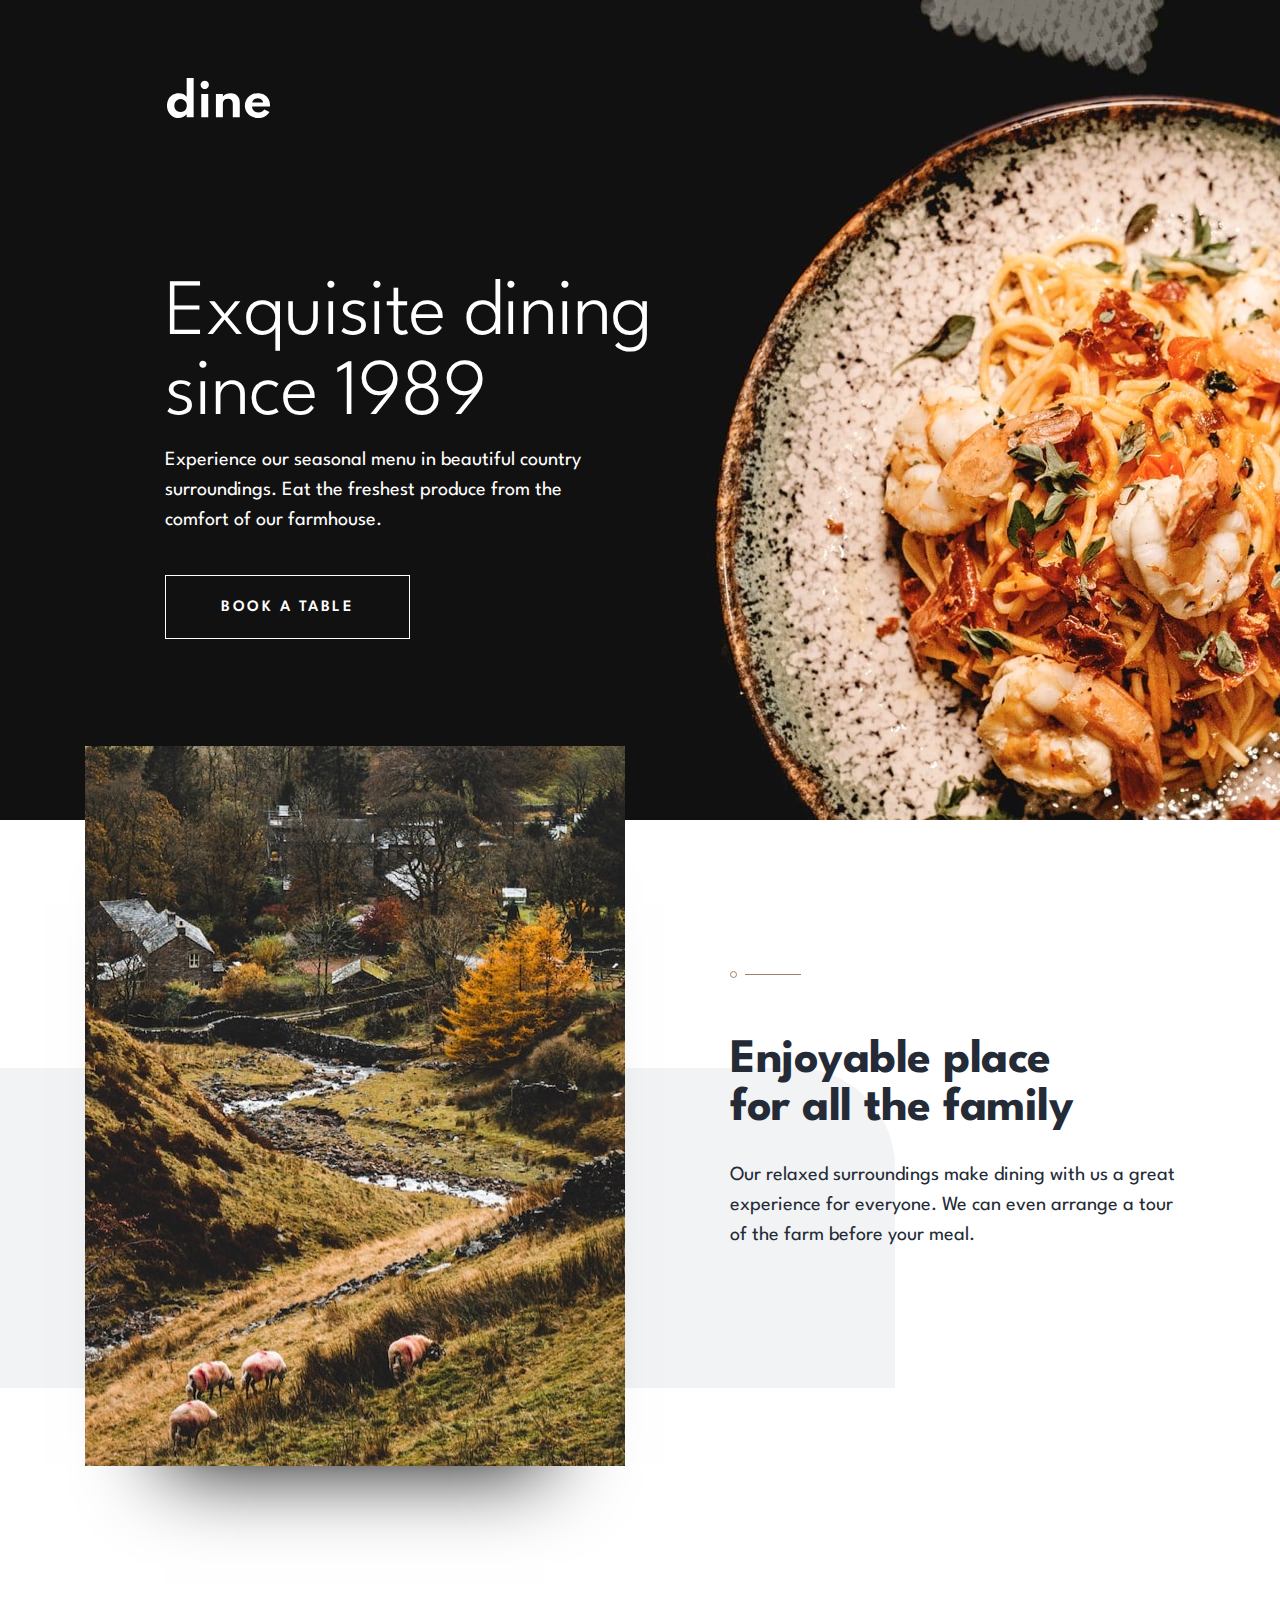
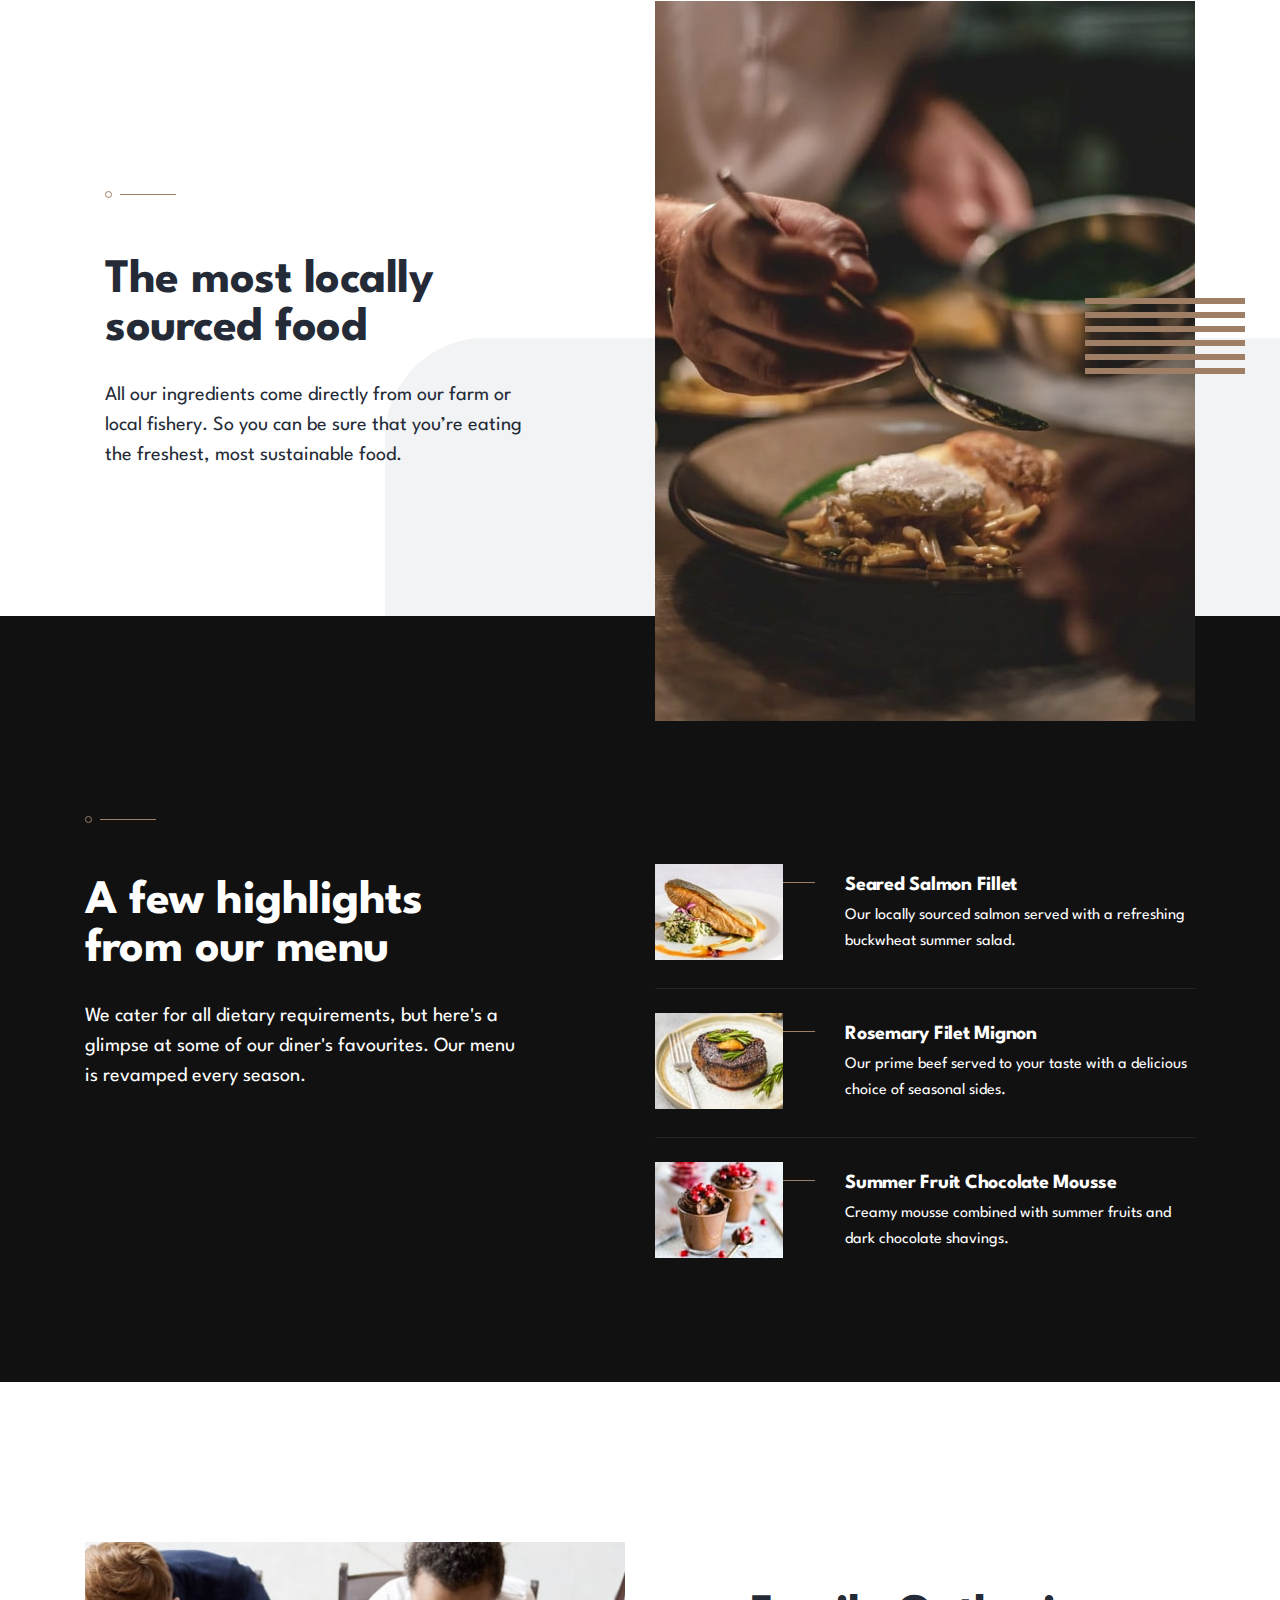
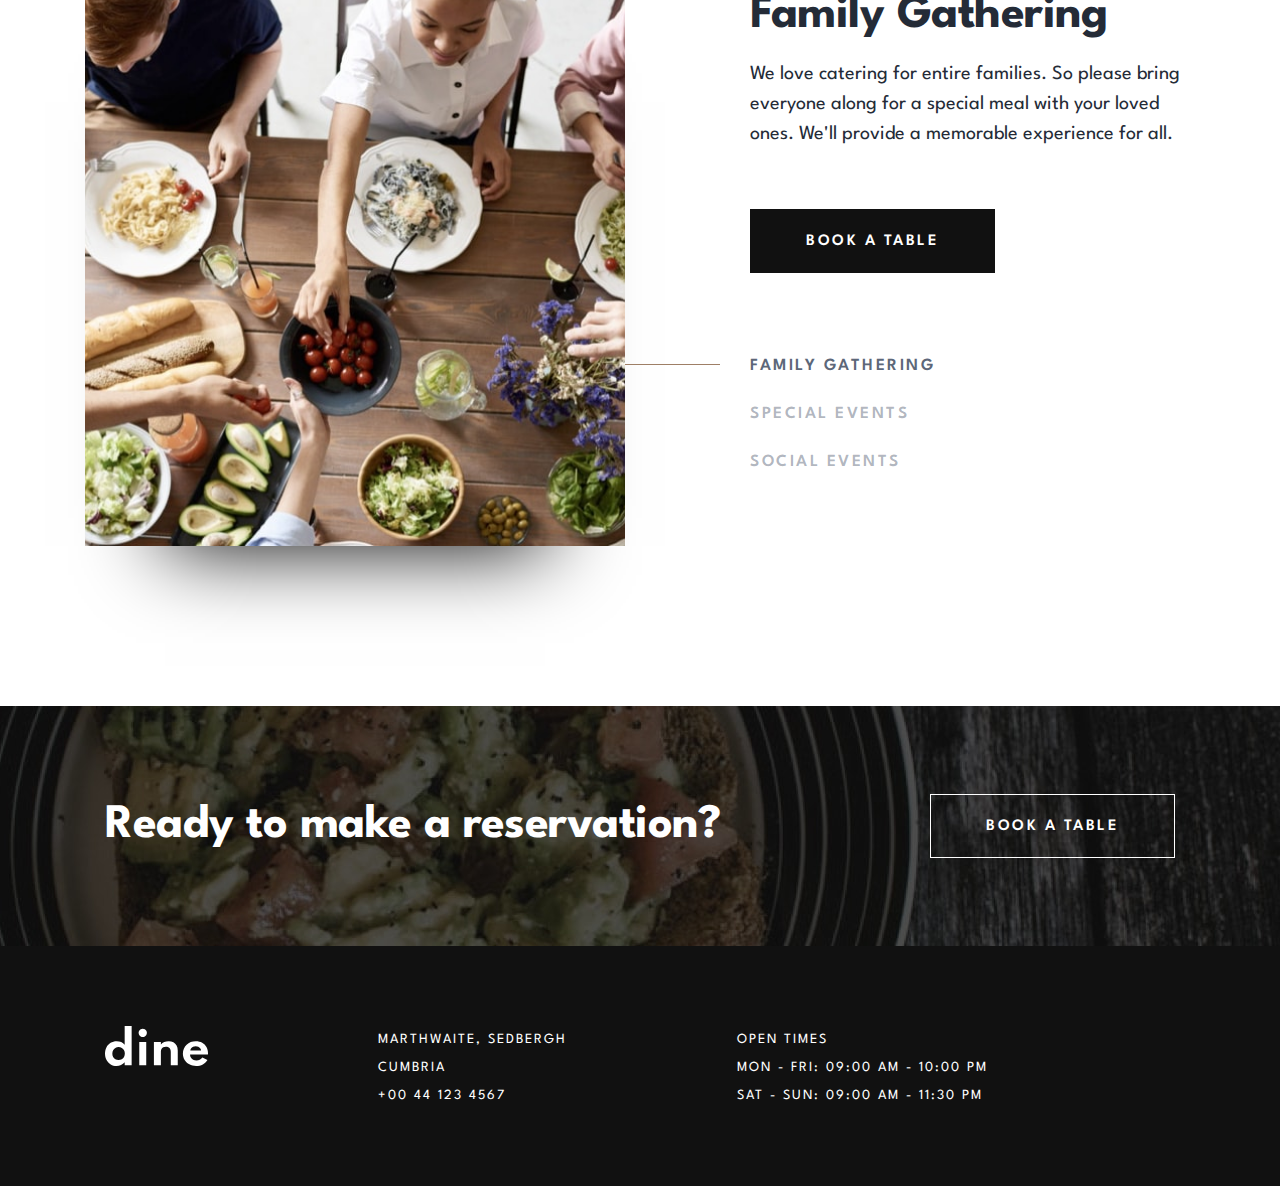
==== index.html @ 5dd7368c "Change event image src and alt text based on selected event" ====
<!DOCTYPE html>
<html lang="en">
  <head>
    <meta charset="UTF-8" />
    <meta name="viewport" content="width=device-width, initial-scale=1.0" />
    <title>Dine</title>
    <link rel="stylesheet" href="./styles/main.css" />
  </head>
  <body>
    <main>
      <section class="hero-section">
        <div class="container">
          <div class="introduction">
            <img src="./assets/logo.svg" alt="dine logo" class="logo" />
            <h1>Exquisite dining since 1989</h1>
            <p>
              Experience our seasonal menu in beautiful country surroundings.
              Eat the freshest produce from the comfort of our farmhouse.
            </p>
            <a
              class="regular-button"
              href="#"
              aria-label="Book a table"
              role="button"
              >book a table</a
            >
          </div>
        </div>
        <picture>
          <source
            media="(max-width: 375px)"
            srcset="./assets/images/hero/hero-bg-mobile.jpg"
          />
          <source
            media="(max-width: 820px)"
            srcset="./assets/images/hero/hero-bg-tablet.jpg"
          />
          <img
            class="hero-image"
            src="./assets/images/hero/hero-bg-desktop.jpg"
            alt="plate of noodles and shrimp"
          />
        </picture>
      </section>
      <section class="feature-section">
        <div class="container">
          <article class="feature feature-img-left">
            <div class="feature-description">
              <img src="assets/images/patterns/pattern-divide.svg" alt="" />
              <h2>
                Enjoyable place <br />
                for all the family
              </h2>
              <p>
                Our relaxed surroundings make dining with us a great experience
                for everyone. We can even arrange a tour of the farm before your
                meal.
              </p>
            </div>
            <picture>
              <source
                media="(max-width: 375px)"
                srcset="./assets/images/features/enjoyable-place-mobile.jpg"
              />
              <source
                media="(max-width: 820px)"
                srcset="./assets/images/features/enjoyable-place-tablet.jpg"
              />
              <img
                class="feature-image"
                src="./assets/images/features/enjoyable-place-desktop.jpg"
                alt="green landscape with a stream"
              />
            </picture>
          </article>

          <article class="feature">
            <div class="feature-description">
              <img src="assets/images/patterns/pattern-divide.svg" alt="" />
              <h2>The most locally <br />sourced food</h2>
              <p>
                All our ingredients come directly from our farm or local
                fishery. So you can be sure that you’re eating the freshest,
                most sustainable food.
              </p>
            </div>
            <picture>
              <source
                media="(max-width: 375px)"
                srcset="./assets/images/features/locally-sourced-mobile.jpg"
              />
              <source
                media="(max-width: 820px)"
                srcset="./assets/images/features/locally-sourced-tablet.jpg"
              />
              <img
                class="feature-image"
                src="./assets/images/features/locally-sourced-desktop.jpg"
                alt="green landscape with a stream"
              />
            </picture>
            <img
              src="assets/images/patterns/pattern-lines.svg"
              alt=""
              class="bg-pattern-lines"
            />
          </article>
        </div>
        <div class="pattern-wrapper">
          <img
            src="assets/images/patterns/pattern-curve-top-right.svg"
            alt=""
            class="bg-pattern-top-left"
          />
          <img
            src="assets/images/patterns/pattern-curve-top-left.svg"
            alt=""
            class="bg-pattern-bottom-right"
          />
        </div>
      </section>
      <section class="menu-section">
        <div class="container">
          <div class="menu-description">
            <h2>A few highlights from our menu</h2>
            <p>
              We cater for all dietary requirements, but here's a glimpse at
              some of our diner's favourites. Our menu is revamped every season.
            </p>
            <img src="assets/images/patterns/pattern-divide.svg" alt="" />
          </div>

          <div class="menu-list">
            <article class="menu-item">
              <div class="menu-item__info">
                <h3>Seared Salmon Fillet</h3>
                <p class="side-text">
                  Our locally sourced salmon served with a refreshing buckwheat
                  summer salad.
                </p>
              </div>
              <picture>
                <source
                  media="(max-width: 375px)"
                  srcset="./assets/images/menu/salmon-mobile.jpg"
                />
                <img
                  src="./assets/images/menu/salmon-desktop-tablet.jpg"
                  alt="salmon fillet on a plate"
                />
                <div class="feature-image__bg_pattern"></div>
              </picture>
            </article>

            <article class="menu-item">
              <div class="menu-item__info">
                <h3>Rosemary Filet Mignon</h3>
                <p class="side-text">
                  Our prime beef served to your taste with a delicious choice of
                  seasonal sides.
                </p>
              </div>
              <picture>
                <source
                  media="(max-width: 375px)"
                  srcset="./assets/images/menu/beef-mobile.jpg"
                />
                <img
                  src="./assets/images/menu/beef-desktop-tablet.jpg"
                  alt="rosemary filet on a plate"
                />
                <div class="feature-image__bg_pattern"></div>
              </picture>
            </article>

            <article class="menu-item">
              <div class="menu-item__info">
                <h3>Summer Fruit Chocolate Mousse</h3>
                <p class="side-text">
                  Creamy mousse combined with summer fruits and dark chocolate
                  shavings.
                </p>
              </div>
              <picture>
                <source
                  media="(max-width: 375px)"
                  srcset="./assets/images/menu/chocolate-mobile.jpg"
                />
                <img
                  src="./assets/images/menu/chocolate-desktop-tablet.jpg"
                  alt="fruit chocolate mousse dessert"
                />
                <div class="feature-image__bg_pattern"></div>
              </picture>
            </article>
          </div>
        </div>
      </section>

      <section class="event-section">
        <div class="container">
          <div class="event-image-wrapper">
            <img
              class="event-image"
              src="./assets/images/events/family-gathering-desktop.jpg"
              alt="family eating"
            />
          </div>

          <div class="event-info-wrapper">
            <article class="event-info">
              <h2 class="event-info__header">Family Gathering</h2>
              <p class="event-info__text">
                We love catering for entire families. So please bring everyone
                along for a special meal with your loved ones. We'll provide a
                memorable experience for all.
              </p>
              <a href="" class="event-info__cta-btn regular-button-alt"
                >book a table</a
              >
            </article>
            <ul class="event-info__event-list">
              <li
                data-image="./assets/images/events/family-gathering-desktop.jpg"
                data-image-alt="family eating"
                class="event-list__item active"
              >
                family gathering
              </li>
              <li
                data-image="./assets/images/events/special-events-desktop.jpg"
                data-image-alt="special"
                class="event-list__item"
              >
                special events
              </li>
              <li
                data-image="./assets/images/events/social-events-desktop.jpg"
                data-image-alt="social"
                class="event-list__item"
              >
                social events
              </li>
            </ul>
          </div>
        </div>
      </section>

      <footer class="footer">
        <div class="footer-cta">
          <div class="container">
            <h2>Ready to make a reservation?</h2>
            <a class="regular-button">book a table</a>
          </div>
          <picture>
            <source
              media="(max-width: 375px)"
              srcset="./assets/images/footer/ready-bg-mobile.jpg"
            />
            <source
              media="(max-width: 820px)"
              srcset="./assets/images/footer/ready-bg-tablet.jpg"
            />
            <img
              class="footer-image"
              src="./assets/images/footer/ready-bg-desktop.jpg"
              alt="plate of noodles and shrimp"
            />
          </picture>
        </div>
        <div class="footer-info">
          <div class="container">
            <img src="./assets/logo.svg" alt="dine logo" class="logo" />

            <div class="footer-info__wrapper">
              <div class="address-wrapper">
                <p class="footer-text">Marthwaite, Sedbergh</p>
                <p class="footer-text">Cumbria</p>
                <p class="footer-text">+00 44 123 4567</p>
              </div>

              <div class="open-times-wrapper">
                <p class="footer-text">open times</p>
                <p class="footer-text">MON - FRI: 09:00 AM - 10:00 PM</p>
                <p class="footer-text">SAT - SUN: 09:00 AM - 11:30 PM</p>
              </div>
            </div>
          </div>
        </div>
      </footer>
      <script src="./js/main.js"></script>
    </main>
  </body>
</html>
---- styles/main.css ----
*,
*::before,
*::after {
  margin: 0;
  padding: 0;
  box-sizing: border-box;
}

html {
  box-sizing: border-box;
}

a {
  text-decoration: none;
  outline: none;
}

@font-face {
  font-family: "League Spartan";
  src: url("../../assets/fonts/LeagueSpartan-VariableFont_wght.ttf");
}
html {
  font-family: "League Spartan";
  font-size: 16px;
}

h1 {
  font-size: 5rem;
  font-weight: 300;
  letter-spacing: -1px;
  line-height: 5rem;
}

h2 {
  font-size: 3rem;
  letter-spacing: -0.5px;
  line-height: 3rem;
}

h3 {
  font-size: 1.25rem;
  letter-spacing: -0.25px;
  line-height: 1.5rem;
}

h4,
.event-list__item {
  font-size: 1.0625rem;
  font-weight: 600;
  letter-spacing: 2.5px;
  line-height: 1.75rem;
}

h2,
h3 {
  font-weight: 700;
}

@media screen and (max-width: 820px) {
  h1 {
    font-size: 3rem;
    letter-spacing: -0.6px;
    line-height: 4rem;
  }
}
@media screen and (max-width: 375px) {
  h1 {
    font-size: 2rem;
    letter-spacing: -0.4px;
    line-height: 2.5rem;
  }
  h2 {
    font-size: 2rem;
    letter-spacing: -0.4px;
    line-height: 2.5rem;
  }
}
p {
  font-size: 1.25rem;
  font-weight: 400;
  line-height: 1.875rem;
}

.side-text {
  font-size: 1rem;
  line-height: 1.625rem;
}

.footer-text {
  font-size: 0.875rem;
  letter-spacing: 2px;
  line-height: 1.75rem;
}

@media screen and (max-width: 375px) {
  p {
    font-size: 1rem;
    line-height: 1.625rem;
  }
}
.button, .regular-button-alt, .regular-button {
  color: #fff;
  font-size: 1rem;
  font-weight: 600;
  text-transform: uppercase;
  letter-spacing: 2.5px;
  width: 245px;
  height: 64px;
  display: flex;
  align-items: center;
  justify-content: center;
}
.button:hover, .regular-button-alt:hover, .regular-button:hover {
  color: #242b37;
  background-color: #fff;
  transition: 0.3s;
  cursor: pointer;
}
.button:active, .regular-button-alt:active, .regular-button:active {
  transform: scale(0.95);
  transition: 0.2s;
}

.regular-button {
  border: 1px solid;
}
.regular-button:active {
  color: #fff;
  background-color: transparent;
}

.regular-button-alt {
  background-color: #111;
  border: 1px solid #111;
}
.regular-button-alt:active {
  color: #fff;
  background-color: #111;
}

.feature {
  height: 720px;
  padding: 0 50px;
  margin-bottom: 100px;
  position: relative;
  display: flex;
  justify-content: space-between;
  align-items: center;
  z-index: 5;
}
.feature:first-child .feature-image {
  box-shadow: 0 80px 80px -80px rgb(0, 0, 0);
}
.feature:last-child {
  margin-bottom: -72px;
}
.feature:last-child .feature-image {
  margin-top: 70px;
}

.feature-img-left {
  flex-direction: row-reverse;
}

.feature-image {
  max-width: 540px;
  -o-object-fit: cover;
     object-fit: cover;
}

.feature-description {
  max-width: 445px;
  margin-top: 30px;
  margin: 0 20px;
}
.feature-description h2 {
  margin: 55px 0 27px;
}

@media screen and (max-width: 820px) {
  .feature,
  .feature-img-left {
    flex-direction: column-reverse;
  }
  .feature {
    text-align: center;
    height: auto;
    padding: 0 24px;
    margin-bottom: 118px;
  }
  .feature:last-child .feature-image {
    margin-top: 0;
  }
  .feature:last-child .feature-description {
    margin-bottom: 118px;
    margin-left: 0;
  }
  .feature-image {
    width: 100%;
  }
  .feature-description {
    margin-top: 56px;
  }
  .feature-description h2 {
    margin-top: 39px;
  }
}
@media screen and (max-width: 375px) {
  .feature {
    width: 100%;
    padding: 0 24px;
    margin-bottom: 100px;
  }
  .feature:last-child .feature-description {
    margin-bottom: 100px;
  }
  .feature-image {
    box-shadow: 0 40px 40px -40px rgb(0, 0, 0);
  }
  .feature-description {
    max-width: 445px;
    margin-top: 48px;
    margin-left: 0;
  }
  .feature-description h2 {
    margin: 36px 0 13px;
  }
}
.pattern-wrapper {
  position: absolute;
  top: 0;
  left: 0;
  width: 100%;
  height: 100%;
  overflow: hidden;
}

.bg-pattern-top-left {
  position: absolute;
  top: 320px;
  left: 0;
}

.bg-pattern-bottom-right {
  position: absolute;
  bottom: 30px;
  right: 0;
}

.bg-pattern-lines {
  position: absolute;
  right: 0;
  top: 330px;
}

@media screen and (max-width: 820px) {
  .bg-pattern-top-left {
    top: 190px;
    left: -515px;
  }
  .bg-pattern-bottom-right {
    bottom: -15px;
    right: -520px;
    overflow: hidden;
  }
  .bg-pattern-lines {
    right: 0;
    top: 30vw;
  }
}
@media screen and (max-width: 375px) {
  .pattern-wrapper,
  .bg-pattern-lines {
    display: none;
  }
}
.menu-item {
  max-width: 540px;
  padding-bottom: 24px;
  margin-bottom: 24px;
  border-bottom: 1px solid rgba(255, 255, 255, 0.0823529412);
  display: flex;
  justify-content: space-between;
  align-items: center;
  gap: 62px;
}
.menu-item picture {
  position: relative;
  order: -1;
}
.menu-item .feature-image__bg_pattern {
  width: 32px;
  height: 1px;
  background-color: #9e7f66;
  position: absolute;
  top: 18px;
  left: 128px;
}

.menu-item__info h3 {
  margin-bottom: 6px;
}

@media screen and (max-width: 375px) {
  .menu-item {
    min-height: 418px;
    text-align: center;
    flex-direction: column;
    justify-content: flex-start;
    gap: 0;
  }
  .menu-item .feature-image__bg_pattern {
    display: none;
  }
  .menu-item img {
    width: 100%;
    -o-object-fit: cover;
       object-fit: cover;
    margin-bottom: 24px;
  }
  .menu-item__info {
    margin-bottom: 54px;
  }
}
.hero-section {
  color: #fff;
  background-color: #111;
  width: 100%;
  height: 820px;
}
.hero-section .container {
  max-width: 1440px;
  margin: 0 auto;
  padding: 78px 165px;
  position: relative;
}

@media screen and (max-width: 820px) {
  .hero-section {
    height: auto;
  }
  .hero-section .container {
    padding: 0 40px;
    overflow: hidden;
  }
}
@media screen and (max-width: 375px) {
  .hero-section .container {
    padding: 0 24px;
  }
}
.introduction {
  max-width: 521px;
  position: relative;
  z-index: 10;
}
.introduction .logo {
  margin-bottom: 153px;
  margin-left: 2px;
}
.introduction p {
  max-width: 445px;
  margin: 10px 0 40px;
}

@media screen and (max-width: 1155px) and (min-width: 820px) {
  .introduction {
    background: rgb(231, 213, 198);
    background: linear-gradient(295deg, rgba(231, 213, 198, 0) 2%, rgba(231, 213, 198, 0.4) 9%, rgba(43, 35, 30, 0.4) 28%, rgba(17, 17, 17, 0.6) 36%, rgb(17, 17, 17) 46%);
  }
}
@media screen and (max-width: 820px) {
  .introduction {
    max-width: 100%;
    display: flex;
    flex-direction: column;
    align-items: center;
  }
  .introduction .logo {
    margin: 48.7vw 0 38px;
  }
  .introduction h1 {
    text-align: center;
    max-width: 327px;
    margin-bottom: 20px;
  }
  .introduction p {
    text-align: center;
    max-width: 573px;
    margin-bottom: 52px;
  }
  .introduction > :last-child {
    margin-bottom: 216px;
  }
}
@media screen and (max-width: 375px) {
  .introduction .logo {
    width: 82px;
    margin: 61.87vw 0 36px;
  }
  .introduction h1 {
    max-width: 200px;
    margin-bottom: 21px;
  }
  .introduction p {
    margin-bottom: 53px;
  }
  .introduction > :last-child {
    margin-bottom: 152px;
  }
}
.hero-image {
  position: absolute;
  top: 0;
  right: 0;
}

@media screen and (max-width: 820px) {
  .hero-image {
    display: block;
    width: 100%;
  }
}
.feature-section {
  color: #242b37;
  position: relative;
}
.feature-section .container {
  max-width: 1210px;
  margin: 0 auto;
}
.feature-section .container > :first-child {
  margin-top: -72px;
}

.footer {
  color: #fff;
  background-color: #111;
  width: 100%;
}
.footer .container {
  max-width: 1110px;
  height: 100%;
  padding: 20px;
  margin: 0 auto;
  display: flex;
}
.footer p {
  text-transform: uppercase;
}

.footer-cta,
.footer-info {
  height: 240px;
}

@media screen and (max-width: 820px) {
  .footer-cta {
    height: 272px;
  }
  .footer-info {
    height: auto;
  }
}
@media screen and (max-width: 375px) {
  .footer-cta {
    height: 328px;
  }
}
.footer-cta {
  position: relative;
}
.footer-cta .container {
  justify-content: space-between;
  align-items: center;
  position: relative;
  z-index: 1;
}

.footer-image {
  width: 100%;
  height: 100%;
  position: absolute;
  top: 0;
  left: 0;
  -o-object-fit: cover;
     object-fit: cover;
  z-index: 0;
}

@media screen and (max-width: 820px) {
  .footer-cta .container {
    text-align: center;
    flex-direction: column;
    justify-content: center;
    align-items: center;
    gap: 24px;
  }
}
.footer-info .container {
  padding-top: 80px;
  align-items: flex-start;
}
.footer-info .logo {
  margin-right: 170px;
}

.footer-info__wrapper {
  display: flex;
  gap: 170px;
}

@media screen and (max-width: 820px) {
  .footer-info .container {
    padding-top: 66px;
  }
  .footer-info .logo {
    margin-right: 130px;
  }
  .footer-info__wrapper {
    flex-direction: column;
    gap: 32px;
  }
}
@media screen and (max-width: 375px) {
  .footer-info .container {
    text-align: center;
    padding-top: 80px;
    padding-bottom: 80px;
    flex-direction: column;
    align-items: center;
    gap: 42px;
  }
  .footer-info .logo {
    margin-right: 0;
  }
}
.menu-section {
  color: #fff;
  background-color: #111;
  width: 100%;
  position: relative;
}
.menu-section .container {
  padding: 200px 20px 120px;
  display: flex;
  justify-content: center;
  gap: 125px;
}

@media screen and (max-width: 820px) {
  .menu-section .container {
    max-width: 573px;
    margin: 0 auto;
    display: flex;
    flex-direction: column;
    align-items: center;
    gap: 54px;
  }
}
@media screen and (max-width: 375px) {
  .menu-section .container {
    padding: 72px 24px 0;
  }
}
.menu-description {
  max-width: 445px;
  display: flex;
  flex-direction: column;
  align-items: flex-start;
}
.menu-description h2 {
  margin-bottom: 27px;
}
.menu-description img {
  margin-bottom: 55px;
  order: -1;
}

@media screen and (max-width: 820px) {
  .menu-description {
    text-align: center;
    align-items: center;
  }
}
.menu-list {
  margin-top: 48px;
}
.menu-list > :last-child {
  padding: 0;
  margin: 0;
  border: none;
}

@media screen and (max-width: 820px) {
  .menu-list {
    margin-top: 0;
  }
}
.event-section {
  color: #242b37;
  padding: 0 20px;
}
.event-section .container {
  max-width: 1110px;
  padding: 160px 0;
  margin: 0 auto;
  display: flex;
  justify-content: space-between;
}

.event-image-wrapper {
  box-shadow: 0 80px 80px -80px rgb(0, 0, 0);
  max-width: 540px;
}
.event-image-wrapper img {
  width: 100%;
  height: 100%;
  -o-object-fit: cover;
     object-fit: cover;
}

.event-info-wrapper {
  max-width: 445px;
  margin-left: 125px;
  display: flex;
  flex-direction: column;
  justify-content: center;
}

.event-info__text {
  margin: 19px 0 60px;
}

.event-info__cta-btn {
  margin-bottom: 79px;
}

.event-info__event-list .event-list__item {
  color: rgba(92, 103, 121, 0.4941176471);
  text-transform: uppercase;
  margin-bottom: 20px;
  list-style: none;
  position: relative;
  cursor: pointer;
}
.event-info__event-list .event-list__item:hover {
  color: #5c6779;
}
.event-info__event-list .active {
  color: #5c6779;
}
.event-info__event-list .active::before {
  content: "";
  width: 95px;
  height: 1px;
  background-color: #9e7f66;
  position: absolute;
  top: 12px;
  left: -125px;
}/*# sourceMappingURL=main.css.map */
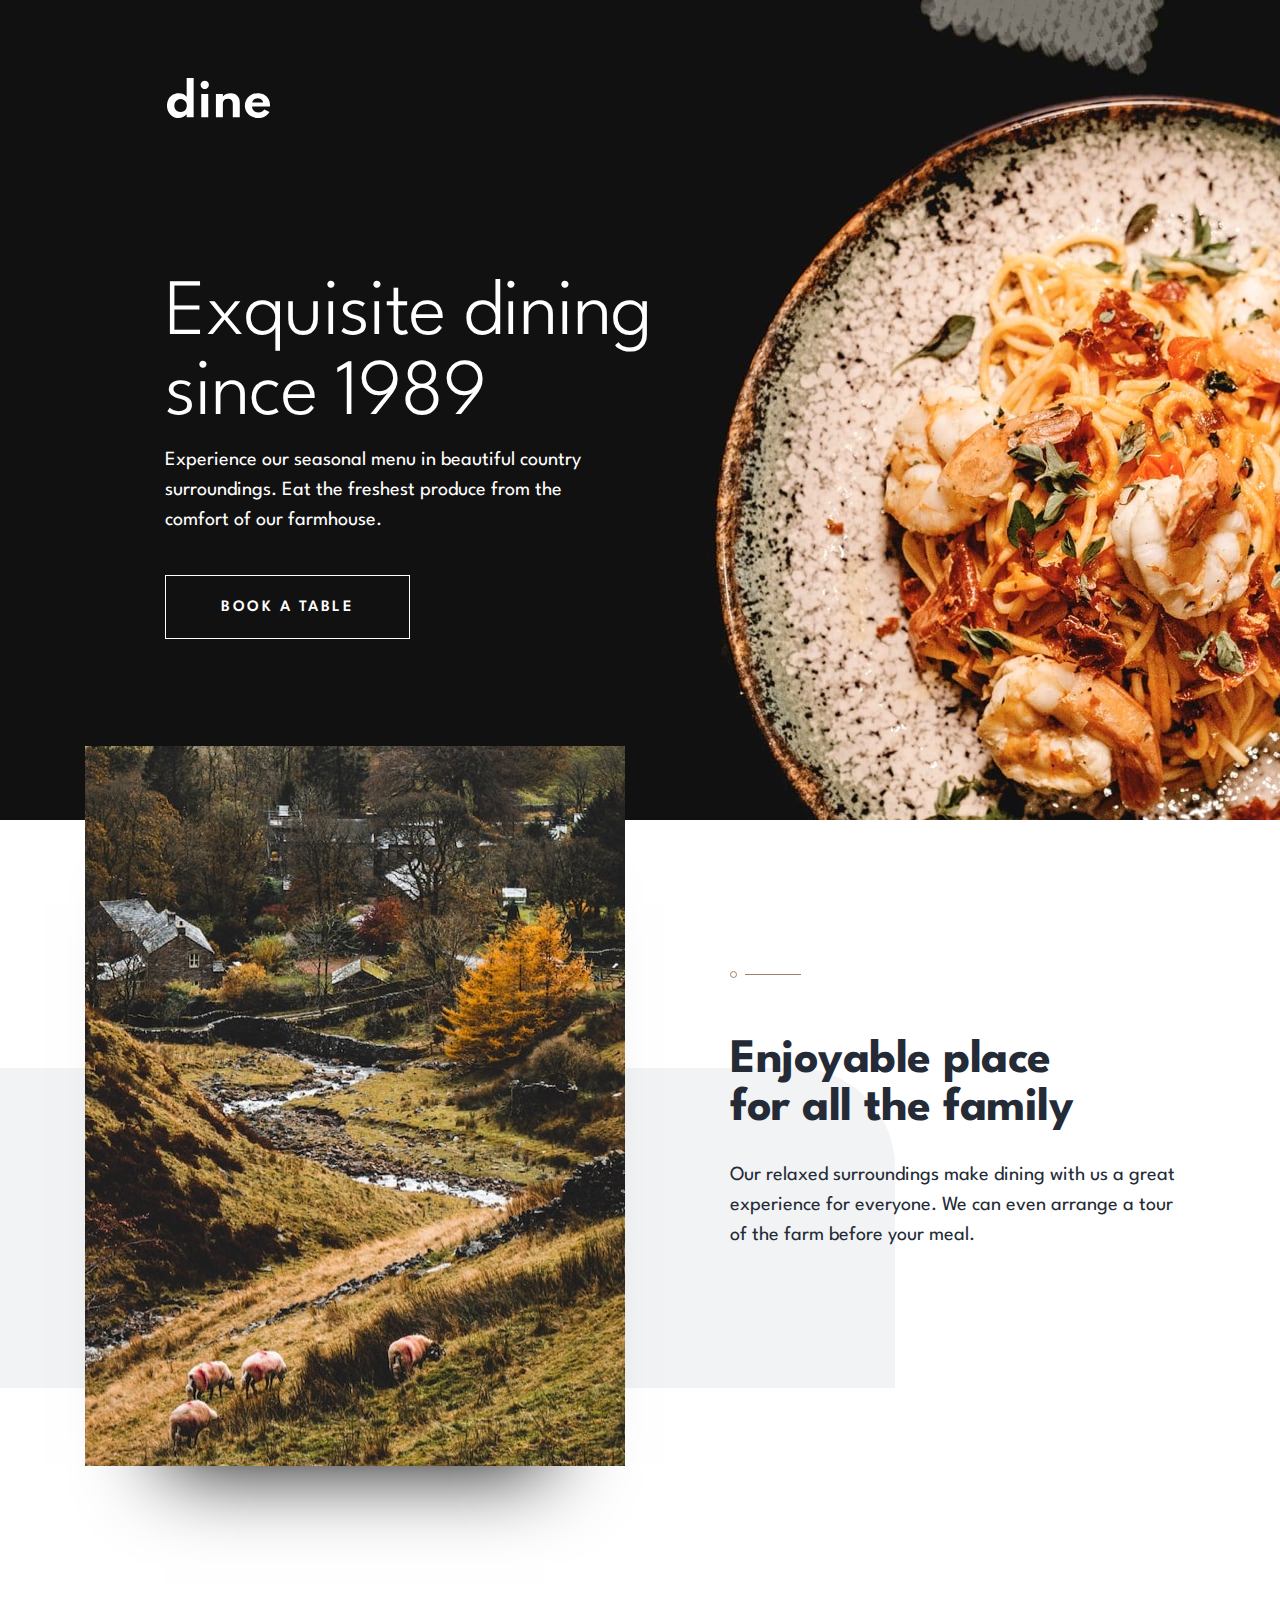
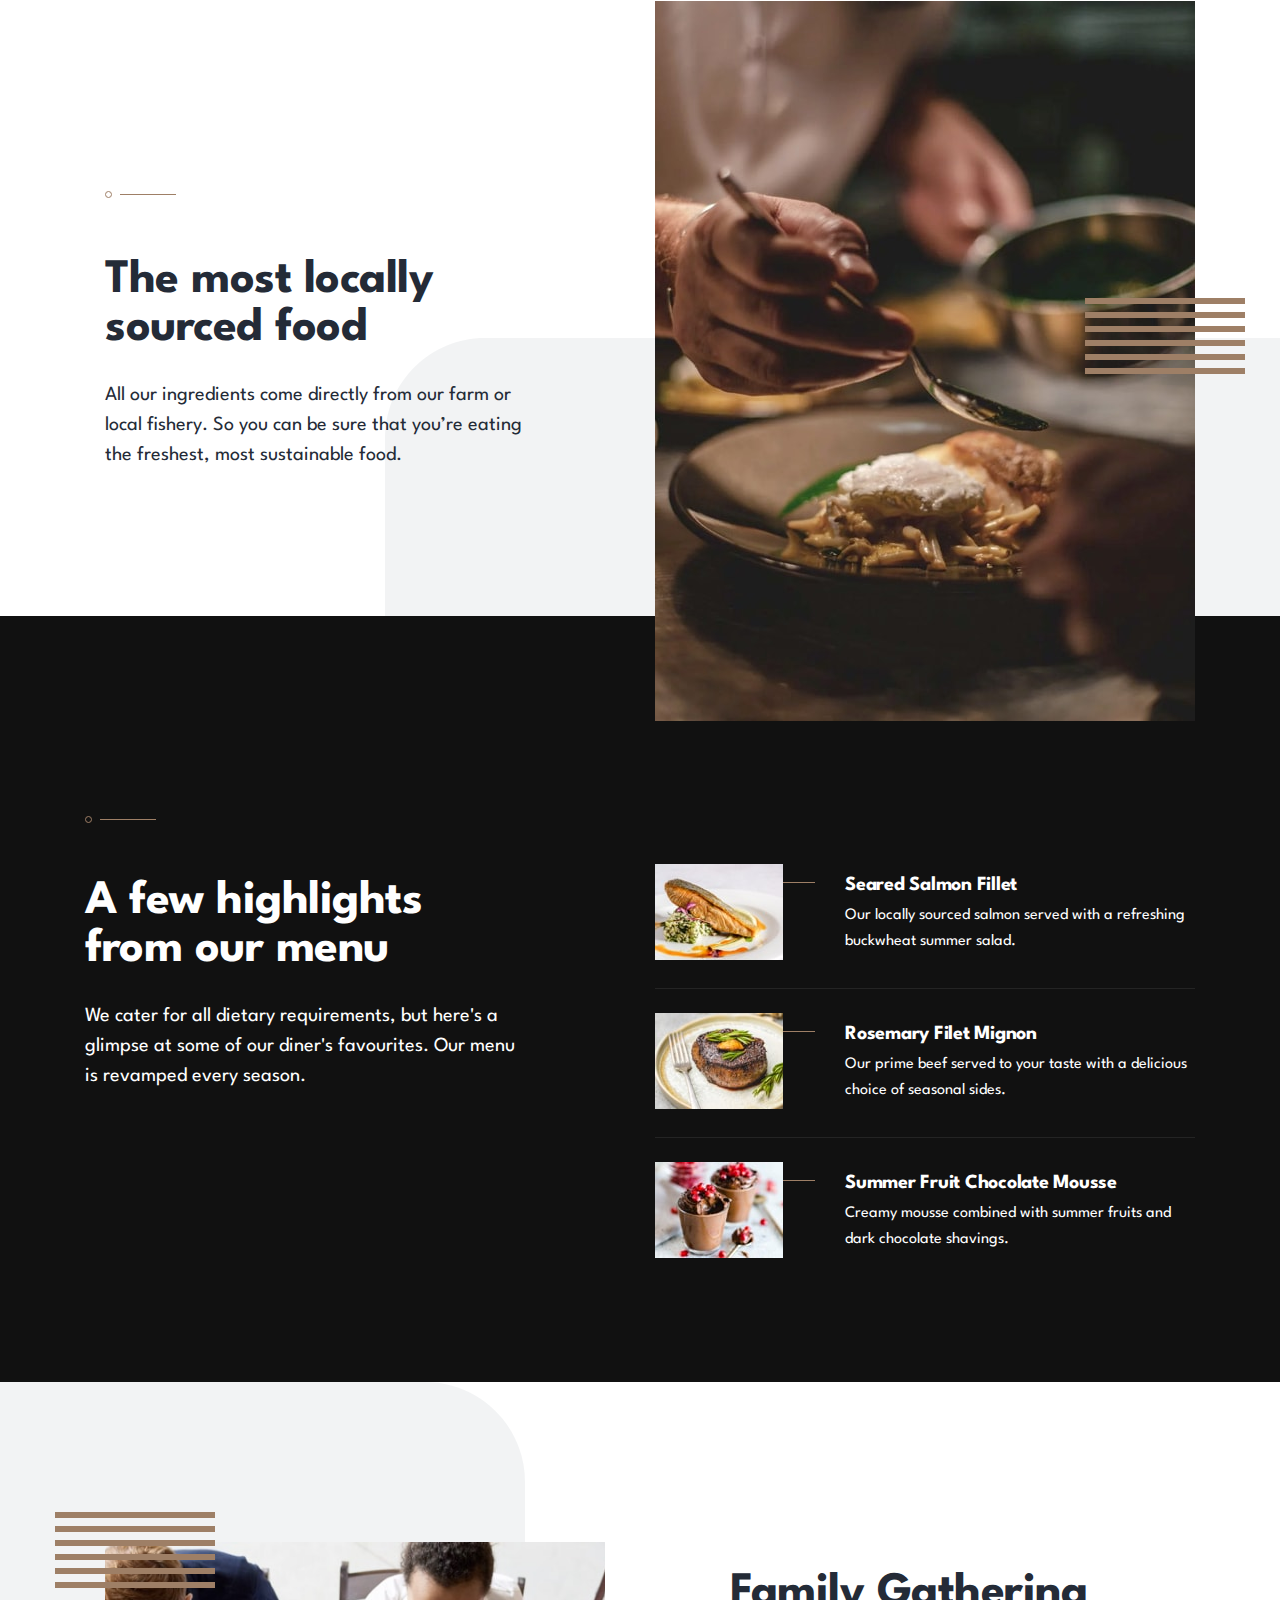
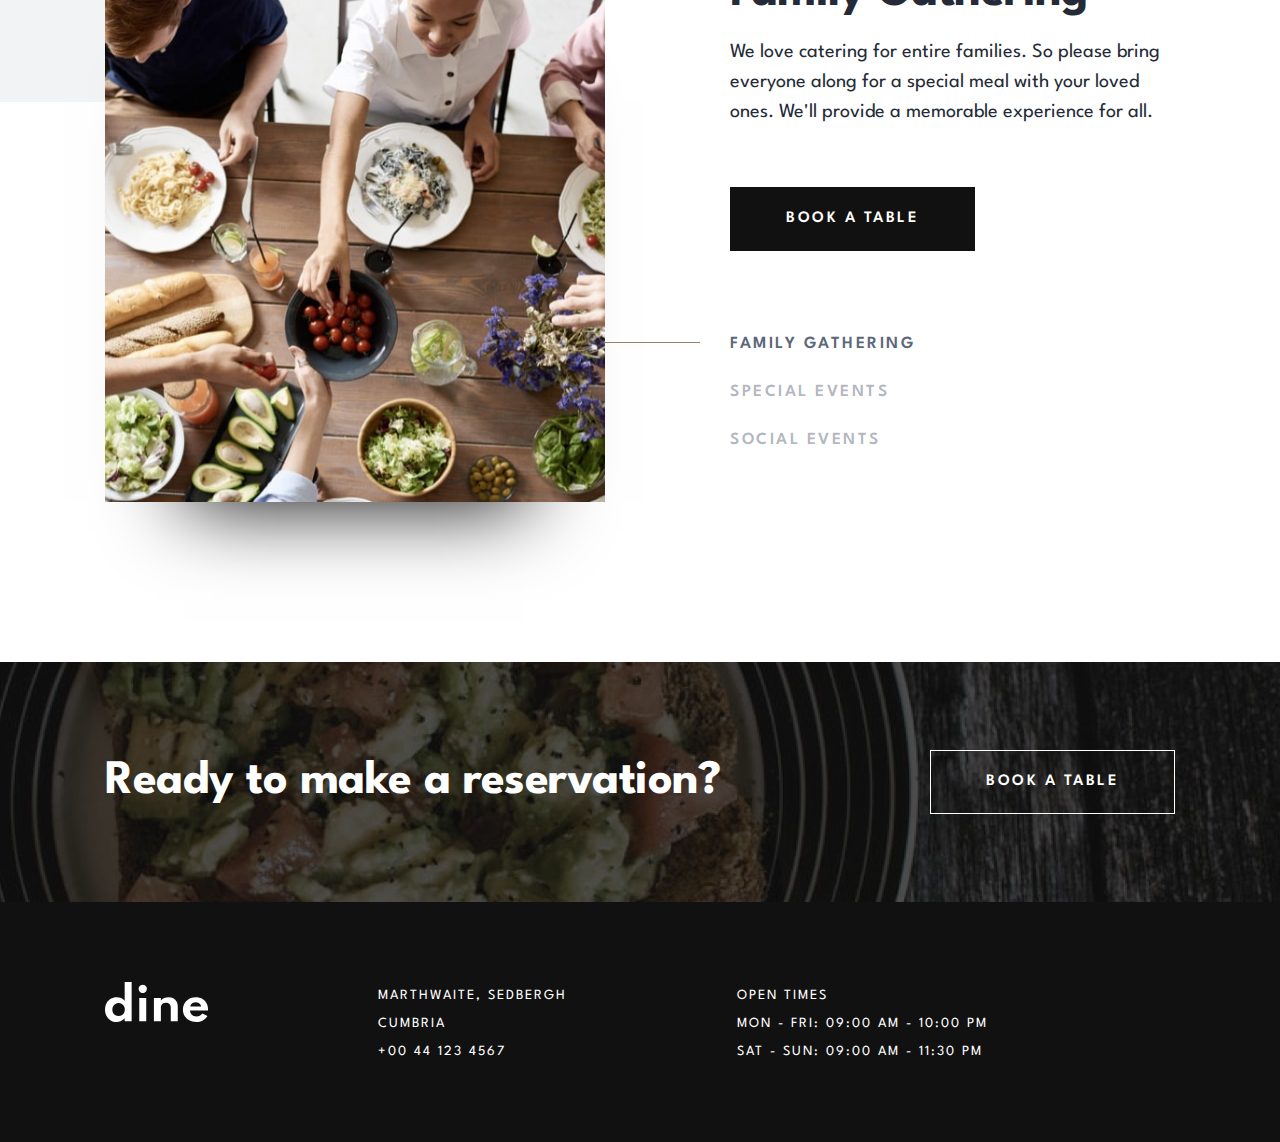
==== commit d087a550: "Add background patterns for the event section" ====
--- a/index.html
+++ b/index.html
@@ -199,13 +199,23 @@
 
       <section class="event-section">
         <div class="container">
-          <div class="event-image-wrapper">
+          <picture>
+            <source
+              class="event-image-mobile"
+              media="(max-width: 375px)"
+              srcset="./assets/images/events/family-gathering-mobile.jpg"
+            />
+            <source
+              class="event-image-tablet"
+              media="(max-width: 820px)"
+              srcset="./assets/images/events/family-gathering-tablet.jpg"
+            />
             <img
               class="event-image"
               src="./assets/images/events/family-gathering-desktop.jpg"
               alt="family eating"
             />
-          </div>
+          </picture>
 
           <div class="event-info-wrapper">
             <article class="event-info">
@@ -215,36 +225,37 @@
                 along for a special meal with your loved ones. We'll provide a
                 memorable experience for all.
               </p>
-              <a href="" class="event-info__cta-btn regular-button-alt"
-                >book a table</a
-              >
             </article>
+            <a href="" class="event-info__cta-btn regular-button-alt"
+              >book a table</a
+            >
             <ul class="event-info__event-list">
-              <li
-                data-image="./assets/images/events/family-gathering-desktop.jpg"
-                data-image-alt="family eating"
-                class="event-list__item active"
-              >
+              <li class="event-list__item active" data-image-package="family">
                 family gathering
               </li>
-              <li
-                data-image="./assets/images/events/special-events-desktop.jpg"
-                data-image-alt="special"
-                class="event-list__item"
-              >
+              <li class="event-list__item" data-image-package="special">
                 special events
               </li>
-              <li
-                data-image="./assets/images/events/social-events-desktop.jpg"
-                data-image-alt="social"
-                class="event-list__item"
-              >
+              <li class="event-list__item" data-image-package="social">
                 social events
               </li>
             </ul>
           </div>
+          <img
+              src="assets/images/patterns/pattern-lines.svg"
+              alt=""
+              class="bg-pattern-lines"
+            />
+        </div>
+        <div class="pattern-wrapper">
+          <img
+            src="assets/images/patterns/pattern-curve-top-right.svg"
+            alt=""
+            class="bg-pattern-top-left"
+          />
         </div>
       </section>
+      
 
       <footer class="footer">
         <div class="footer-cta">
@@ -288,7 +299,7 @@
           </div>
         </div>
       </footer>
-      <script src="./js/main.js"></script>
+      <script type="module" src="./js/main.js"></script>
     </main>
   </body>
 </html>
--- a/styles/main.css
+++ b/styles/main.css
@@ -226,7 +226,7 @@
     margin: 36px 0 13px;
   }
 }
-.pattern-wrapper {
+.feature-section .pattern-wrapper {
   position: absolute;
   top: 0;
   left: 0;
@@ -234,43 +234,75 @@
   height: 100%;
   overflow: hidden;
 }
-
-.bg-pattern-top-left {
+.feature-section .bg-pattern-top-left {
   position: absolute;
   top: 320px;
   left: 0;
 }
-
-.bg-pattern-bottom-right {
+.feature-section .bg-pattern-bottom-right {
   position: absolute;
   bottom: 30px;
   right: 0;
 }
-
-.bg-pattern-lines {
+.feature-section .bg-pattern-lines {
   position: absolute;
   right: 0;
   top: 330px;
 }
-
-@media screen and (max-width: 820px) {
-  .bg-pattern-top-left {
+@media screen and (max-width: 820px) {
+  .feature-section .bg-pattern-top-left {
     top: 190px;
     left: -515px;
   }
-  .bg-pattern-bottom-right {
+  .feature-section .bg-pattern-bottom-right {
     bottom: -15px;
     right: -520px;
     overflow: hidden;
   }
-  .bg-pattern-lines {
+  .feature-section .bg-pattern-lines {
     right: 0;
     top: 30vw;
   }
 }
 @media screen and (max-width: 375px) {
-  .pattern-wrapper,
-  .bg-pattern-lines {
+  .feature-section .pattern-wrapper,
+  .feature-section .bg-pattern-lines {
+    display: none;
+  }
+}
+
+.event-section .pattern-wrapper {
+  width: 100%;
+  height: 100%;
+  position: absolute;
+  top: 0;
+  left: 0;
+  z-index: 0;
+}
+.event-section .bg-pattern-top-left {
+  width: 895px;
+  position: absolute;
+  left: -370px;
+  z-index: 0;
+}
+.event-section .bg-pattern-lines {
+  position: absolute;
+  top: -30px;
+  left: -30px;
+}
+
+@media screen and (max-width: 820px) {
+  .event-section .bg-pattern-top-left {
+    left: -490px;
+  }
+  .event-section .bg-pattern-lines {
+    top: -30px;
+    left: 10px;
+  }
+}
+@media screen and (max-width: 375px) {
+  .event-section .pattern-wrapper,
+  .event-section .bg-pattern-lines {
     display: none;
   }
 }
@@ -599,27 +631,55 @@
 }
 .event-section {
   color: #242b37;
-  padding: 0 20px;
+  padding: 160px 0;
+  position: relative;
 }
 .event-section .container {
   max-width: 1110px;
-  padding: 160px 0;
+  padding: 0 20px;
   margin: 0 auto;
+  position: relative;
+  z-index: 1;
   display: flex;
   justify-content: space-between;
 }
 
-.event-image-wrapper {
-  box-shadow: 0 80px 80px -80px rgb(0, 0, 0);
-  max-width: 540px;
-}
-.event-image-wrapper img {
+@media screen and (max-width: 820px) {
+  .event-section {
+    padding: 120px 40px;
+  }
+  .event-section .container {
+    flex-direction: column;
+  }
+  picture {
+    margin: 0 auto;
+  }
+}
+@media screen and (max-width: 375px) {
+  .event-section {
+    padding: 80px 20px 124px;
+  }
+}
+.event-image {
   width: 100%;
   height: 100%;
+  max-width: 540px;
   -o-object-fit: cover;
      object-fit: cover;
-}
-
+  box-shadow: 0 80px 80px -80px rgb(0, 0, 0);
+}
+
+@media screen and (max-width: 820px) {
+  .event-image {
+    max-width: 573px;
+    margin-bottom: 57px;
+  }
+}
+@media screen and (max-width: 375px) {
+  .event-image {
+    margin-bottom: 49px;
+  }
+}
 .event-info-wrapper {
   max-width: 445px;
   margin-left: 125px;
@@ -629,13 +689,19 @@
 }
 
 .event-info__text {
-  margin: 19px 0 60px;
+  min-height: 120px;
+  margin: 19px 0 30px;
 }
 
 .event-info__cta-btn {
   margin-bottom: 79px;
 }
 
+.event-info__event-list {
+  display: flex;
+  flex-direction: column;
+  align-items: flex-start;
+}
 .event-info__event-list .event-list__item {
   color: rgba(92, 103, 121, 0.4941176471);
   text-transform: uppercase;
@@ -656,6 +722,61 @@
   height: 1px;
   background-color: #9e7f66;
   position: absolute;
-  top: 12px;
+  bottom: 15px;
   left: -125px;
+}
+
+@media screen and (max-width: 820px) {
+  .event-info-wrapper {
+    text-align: center;
+    max-width: 100%;
+    margin-left: 0;
+    align-items: center;
+  }
+  .event-info {
+    max-width: 457px;
+    margin: 47px 0 60px;
+  }
+  .event-info__text,
+  .event-info__cta-btn {
+    margin-bottom: 0;
+  }
+  .event-info__event-list {
+    width: 100%;
+    flex-direction: row;
+    justify-content: space-between;
+    gap: 20px;
+    order: -1;
+  }
+  .event-info__event-list .active::before {
+    width: 48px;
+    left: calc(50% - 24px);
+    bottom: -20px;
+  }
+}
+@media screen and (max-width: 375px) {
+  .event-info {
+    margin: 27px 0;
+  }
+  .event-info__event-list {
+    flex-direction: column;
+    justify-content: flex-start;
+    align-items: center;
+    gap: 16px;
+  }
+  .event-info__event-list .event-list__item {
+    margin-bottom: 0;
+  }
+  .event-info__event-list .active::before {
+    width: 48px;
+    left: calc(50% - 24px);
+    bottom: -2px;
+  }
+}
+.event-info__header,
+.event-info__text,
+.event-image,
+.event-list__item {
+  transition: 0.2s ease-in-out;
+  opacity: 1;
 }/*# sourceMappingURL=main.css.map */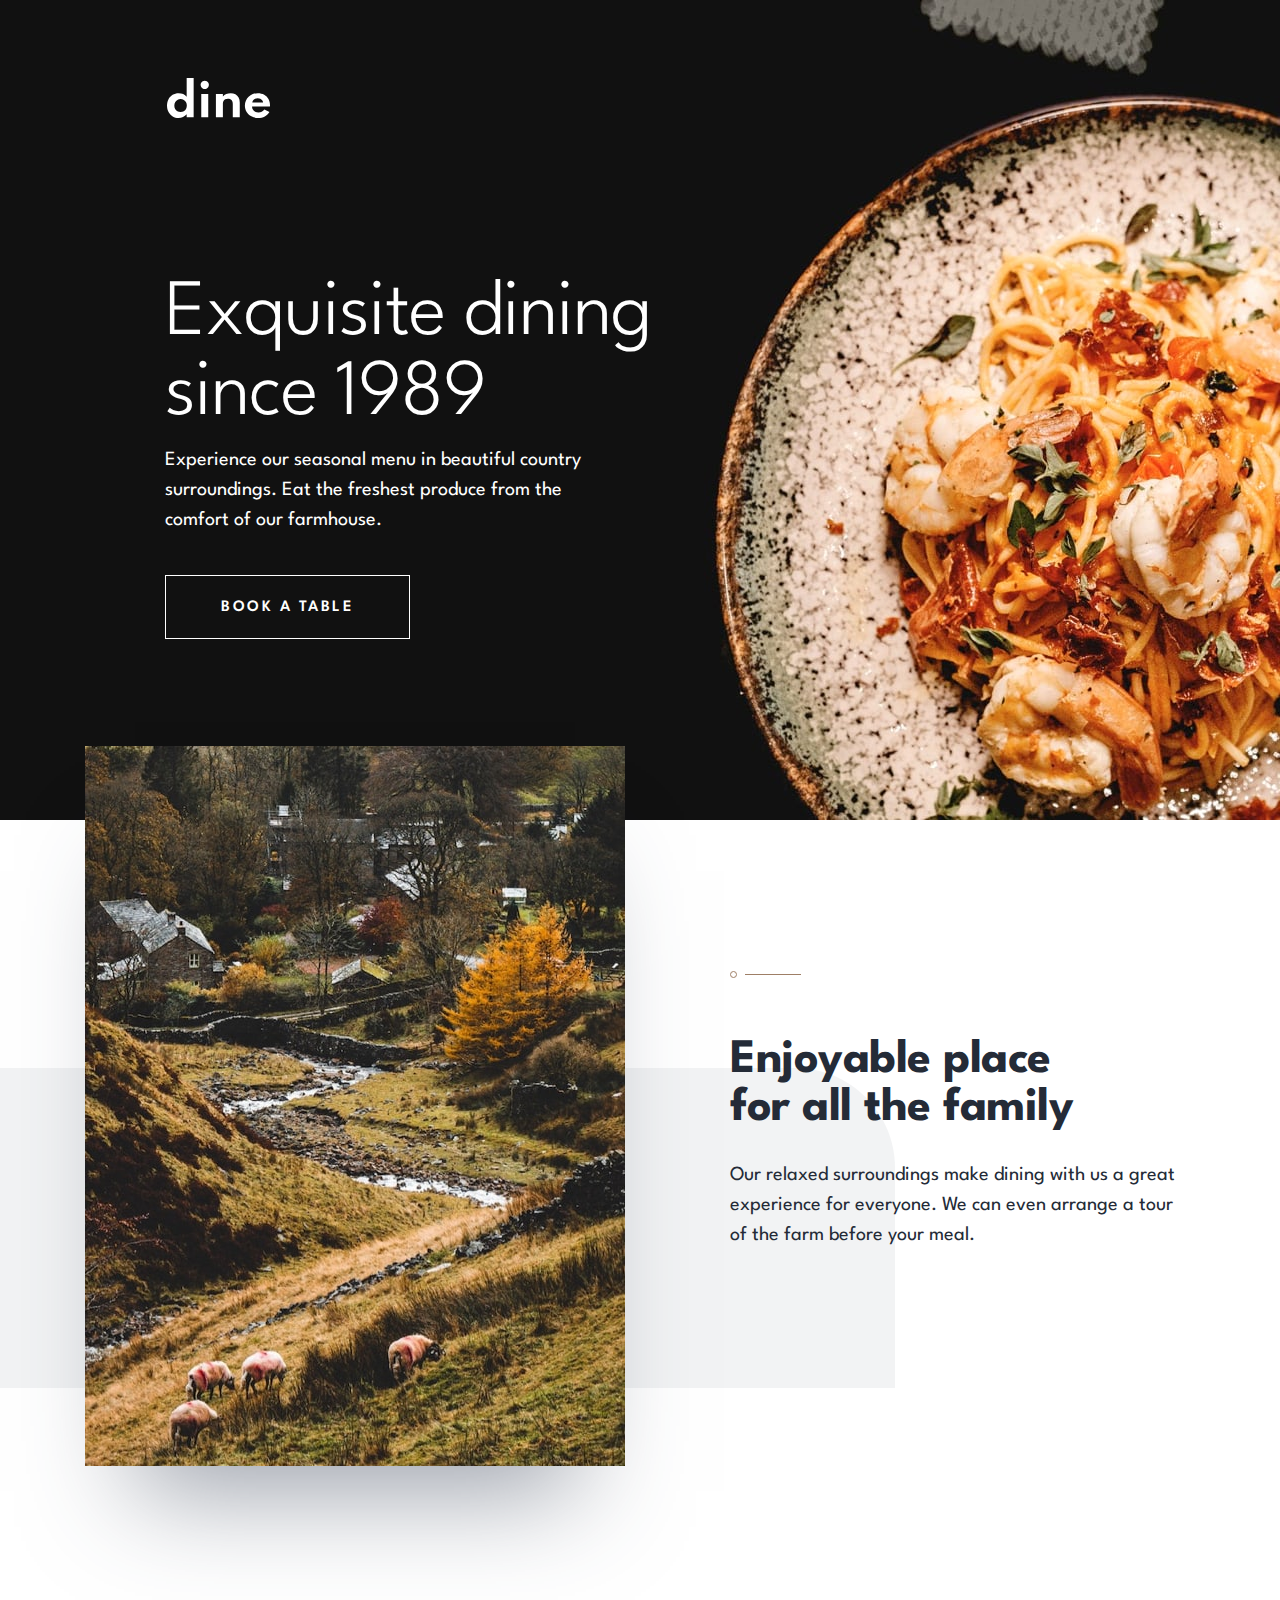
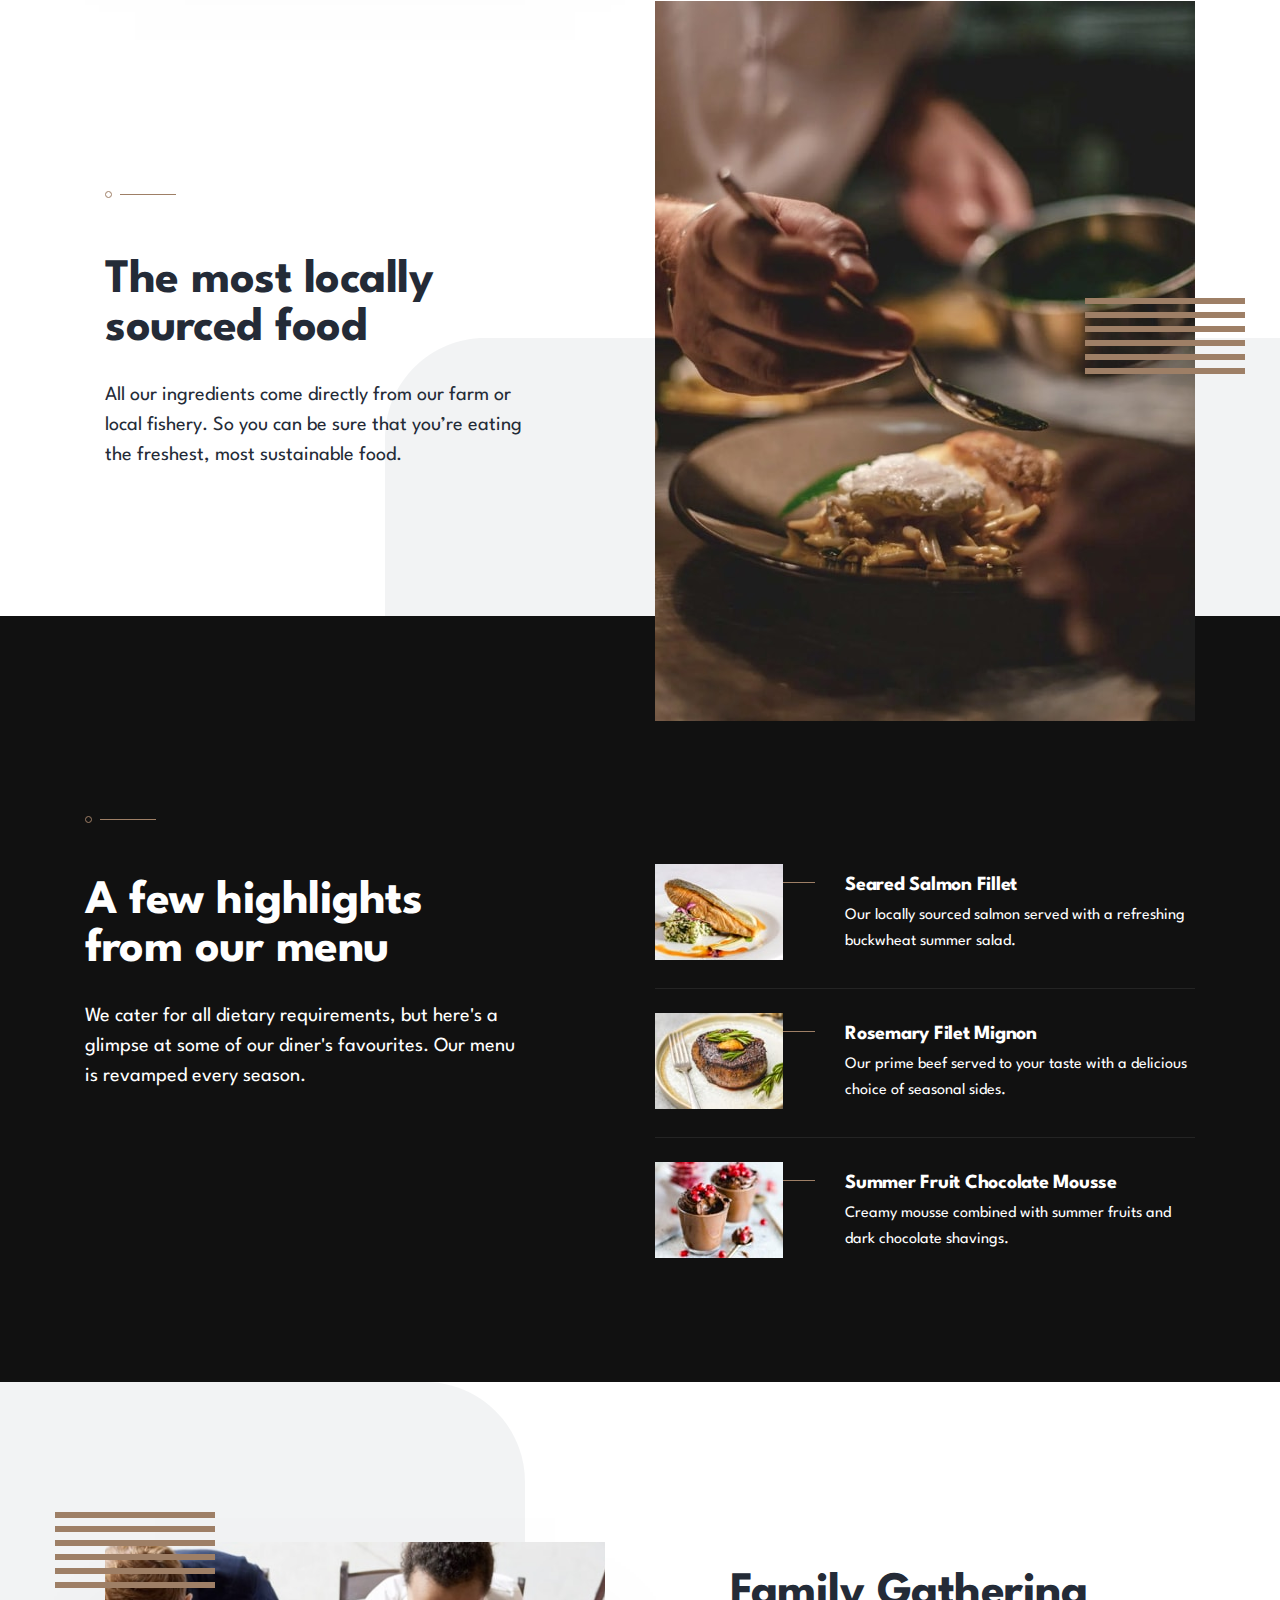
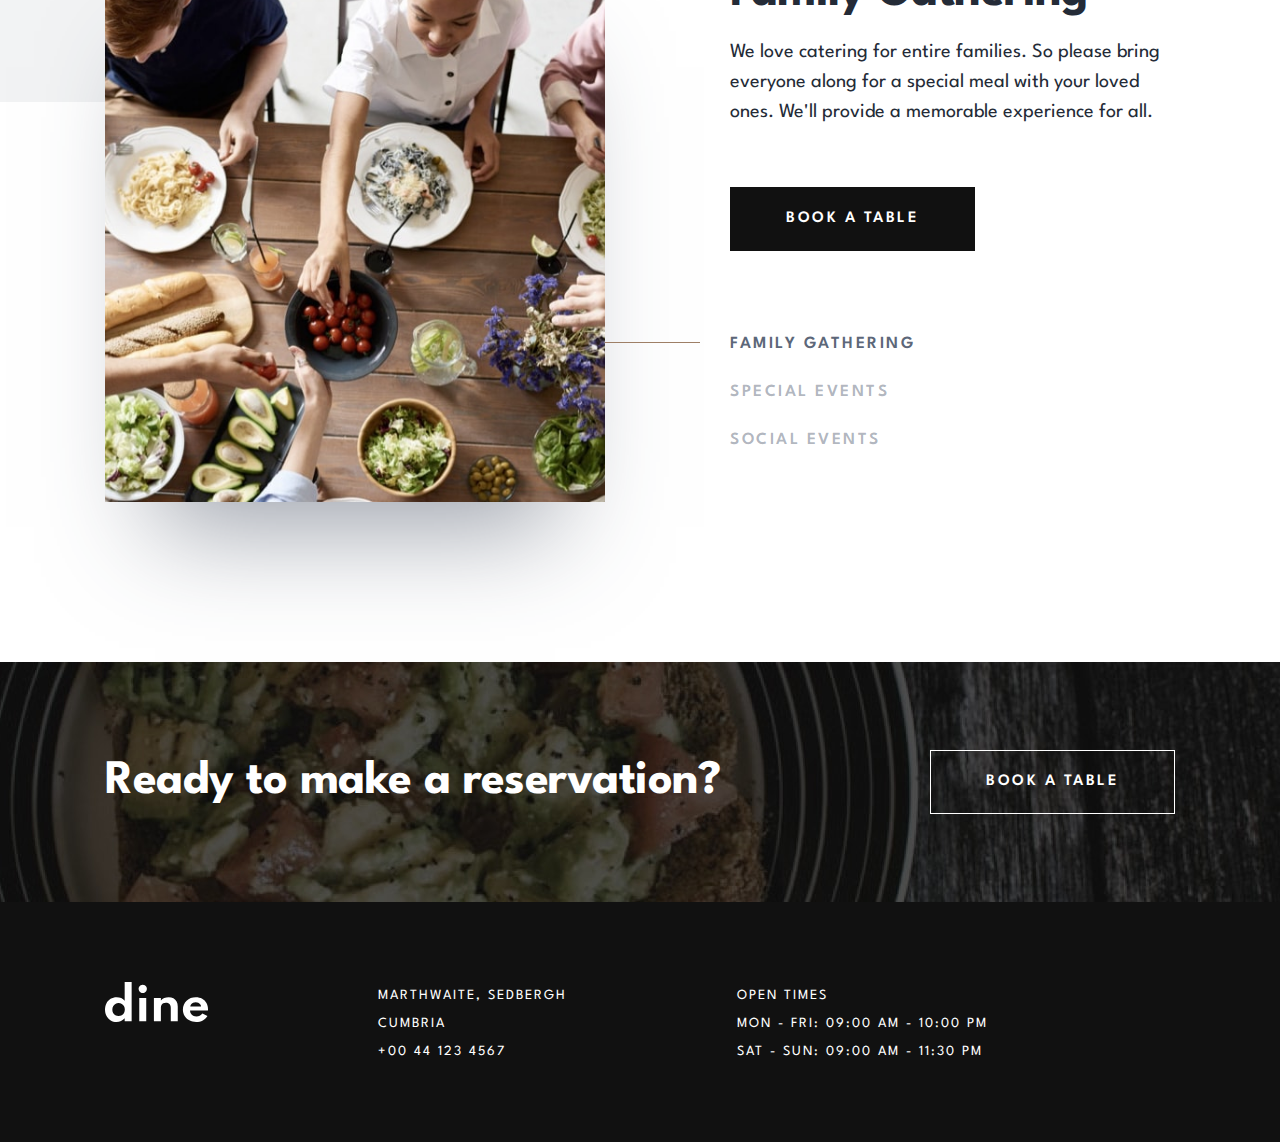
==== commit 5b2a1143: "Add a favicon and adjust the breakpoints" ====
--- a/index.html
+++ b/index.html
@@ -5,6 +5,7 @@
     <meta name="viewport" content="width=device-width, initial-scale=1.0" />
     <title>Dine</title>
     <link rel="stylesheet" href="./styles/main.css" />
+    <link rel="shortcut icon" href="assets/favicon.ico" type="image/x-icon">
   </head>
   <body>
     <main>
@@ -18,8 +19,8 @@
               Eat the freshest produce from the comfort of our farmhouse.
             </p>
             <a
+              href="./pages/reservation.html"
               class="regular-button"
-              href="#"
               aria-label="Book a table"
               role="button"
               >book a table</a
@@ -32,7 +33,7 @@
             srcset="./assets/images/hero/hero-bg-mobile.jpg"
           />
           <source
-            media="(max-width: 820px)"
+            media="(max-width: 1155px)"
             srcset="./assets/images/hero/hero-bg-tablet.jpg"
           />
           <img
@@ -196,7 +197,6 @@
           </div>
         </div>
       </section>
-
       <section class="event-section">
         <div class="container">
           <picture>
@@ -226,7 +226,11 @@
                 memorable experience for all.
               </p>
             </article>
-            <a href="" class="event-info__cta-btn regular-button-alt"
+            <a
+              href="./pages/reservation.html"
+              class="event-info__cta-btn regular-button-alt"
+              aria-label="Book a table"
+              role="button"
               >book a table</a
             >
             <ul class="event-info__event-list">
@@ -242,10 +246,10 @@
             </ul>
           </div>
           <img
-              src="assets/images/patterns/pattern-lines.svg"
-              alt=""
-              class="bg-pattern-lines"
-            />
+            src="assets/images/patterns/pattern-lines.svg"
+            alt=""
+            class="bg-pattern-lines"
+          />
         </div>
         <div class="pattern-wrapper">
           <img
@@ -255,13 +259,17 @@
           />
         </div>
       </section>
-      
-
       <footer class="footer">
         <div class="footer-cta">
           <div class="container">
             <h2>Ready to make a reservation?</h2>
-            <a class="regular-button">book a table</a>
+            <a
+              href="./pages/reservation.html"
+              class="regular-button"
+              aria-label="Book a table"
+              role="button"
+              >book a table</a
+            >
           </div>
           <picture>
             <source
--- a/styles/main.css
+++ b/styles/main.css
@@ -1,3 +1,99 @@
+@font-face {
+  font-family: "League Spartan";
+  src: url("../assets/fonts/LeagueSpartan-VariableFont_wght.ttf");
+}
+html {
+  font-family: "League Spartan";
+  font-size: 16px;
+}
+
+h1 {
+  font-size: 5rem;
+  font-weight: 300;
+  letter-spacing: -1px;
+  line-height: 5rem;
+}
+
+h2 {
+  font-size: 3rem;
+  letter-spacing: -0.5px;
+  line-height: 3rem;
+}
+
+h3 {
+  font-size: 1.25rem;
+  letter-spacing: -0.25px;
+  line-height: 1.5rem;
+}
+
+h4,
+.event-list__item {
+  font-size: 1.0625rem;
+  font-weight: 600;
+  letter-spacing: 2.5px;
+  line-height: 1.75rem;
+}
+
+h2,
+h3 {
+  font-weight: 700;
+}
+
+@media screen and (max-width: 1155px) {
+  h1 {
+    font-size: 3rem;
+    letter-spacing: -0.6px;
+    line-height: 4rem;
+  }
+}
+@media screen and (max-width: 375px) {
+  h1 {
+    font-size: 2rem;
+    letter-spacing: -0.4px;
+    line-height: 2.5rem;
+  }
+  h2 {
+    font-size: 2rem;
+    letter-spacing: -0.4px;
+    line-height: 2.5rem;
+  }
+}
+p,
+input,
+select,
+label {
+  font-size: 1.25rem;
+  font-weight: 400;
+}
+
+p {
+  line-height: 1.875rem;
+}
+
+.body-text-strong {
+  font-size: 1.25rem;
+  font-weight: 700;
+  letter-spacing: -0.25px;
+  line-height: 1.5rem;
+}
+
+.side-text {
+  font-size: 1rem;
+  line-height: 1.625rem;
+}
+
+.footer-text {
+  font-size: 0.875rem;
+  letter-spacing: 2px;
+  line-height: 1.75rem;
+}
+
+@media screen and (max-width: 375px) {
+  p {
+    font-size: 1rem;
+    line-height: 1.625rem;
+  }
+}
 *,
 *::before,
 *::after {
@@ -10,94 +106,26 @@
   box-sizing: border-box;
 }
 
+body {
+  min-height: 100vh;
+  display: flex;
+  flex-direction: column;
+  justify-content: space-between;
+}
+
 a {
   text-decoration: none;
   outline: none;
 }
 
-@font-face {
-  font-family: "League Spartan";
-  src: url("../../assets/fonts/LeagueSpartan-VariableFont_wght.ttf");
-}
-html {
-  font-family: "League Spartan";
-  font-size: 16px;
-}
-
-h1 {
-  font-size: 5rem;
-  font-weight: 300;
-  letter-spacing: -1px;
-  line-height: 5rem;
-}
-
-h2 {
-  font-size: 3rem;
-  letter-spacing: -0.5px;
-  line-height: 3rem;
-}
-
-h3 {
-  font-size: 1.25rem;
-  letter-spacing: -0.25px;
-  line-height: 1.5rem;
-}
-
-h4,
-.event-list__item {
-  font-size: 1.0625rem;
-  font-weight: 600;
-  letter-spacing: 2.5px;
-  line-height: 1.75rem;
-}
-
-h2,
-h3 {
-  font-weight: 700;
-}
-
-@media screen and (max-width: 820px) {
-  h1 {
-    font-size: 3rem;
-    letter-spacing: -0.6px;
-    line-height: 4rem;
-  }
-}
-@media screen and (max-width: 375px) {
-  h1 {
-    font-size: 2rem;
-    letter-spacing: -0.4px;
-    line-height: 2.5rem;
-  }
-  h2 {
-    font-size: 2rem;
-    letter-spacing: -0.4px;
-    line-height: 2.5rem;
-  }
-}
-p {
-  font-size: 1.25rem;
-  font-weight: 400;
-  line-height: 1.875rem;
-}
-
-.side-text {
-  font-size: 1rem;
-  line-height: 1.625rem;
-}
-
-.footer-text {
-  font-size: 0.875rem;
-  letter-spacing: 2px;
-  line-height: 1.75rem;
-}
-
-@media screen and (max-width: 375px) {
-  p {
-    font-size: 1rem;
-    line-height: 1.625rem;
-  }
-}
+button {
+  background-color: transparent;
+  border: none;
+}
+button:focus {
+  outline-color: #9e7f66;
+}
+
 .button, .regular-button-alt, .regular-button {
   color: #fff;
   font-size: 1rem;
@@ -117,6 +145,7 @@
   cursor: pointer;
 }
 .button:active, .regular-button-alt:active, .regular-button:active {
+  color: #fff;
   transform: scale(0.95);
   transition: 0.2s;
 }
@@ -125,7 +154,6 @@
   border: 1px solid;
 }
 .regular-button:active {
-  color: #fff;
   background-color: transparent;
 }
 
@@ -134,7 +162,6 @@
   border: 1px solid #111;
 }
 .regular-button-alt:active {
-  color: #fff;
   background-color: #111;
 }
 
@@ -149,7 +176,7 @@
   z-index: 5;
 }
 .feature:first-child .feature-image {
-  box-shadow: 0 80px 80px -80px rgb(0, 0, 0);
+  box-shadow: 0 75px 100px -50px rgba(56, 66, 85, 0.5);
 }
 .feature:last-child {
   margin-bottom: -72px;
@@ -177,7 +204,7 @@
   margin: 55px 0 27px;
 }
 
-@media screen and (max-width: 820px) {
+@media screen and (max-width: 1155px) {
   .feature,
   .feature-img-left {
     flex-direction: column-reverse;
@@ -249,7 +276,7 @@
   right: 0;
   top: 330px;
 }
-@media screen and (max-width: 820px) {
+@media screen and (max-width: 1155px) {
   .feature-section .bg-pattern-top-left {
     top: 190px;
     left: -515px;
@@ -291,9 +318,9 @@
   left: -30px;
 }
 
-@media screen and (max-width: 820px) {
+@media screen and (max-width: 1155px) {
   .event-section .bg-pattern-top-left {
-    left: -490px;
+    left: -590px;
   }
   .event-section .bg-pattern-lines {
     top: -30px;
@@ -354,6 +381,148 @@
     margin-bottom: 54px;
   }
 }
+#reservation-form {
+  color: #242b37;
+  box-shadow: 0 75px 100px -50px rgba(56, 66, 85, 0.5);
+  background-color: white;
+  width: 540px;
+  max-width: 100%;
+  padding: 48px;
+  margin-bottom: 25px;
+  position: relative;
+}
+#reservation-form .regular-button-alt {
+  width: 100%;
+}
+#reservation-form .bg-pattern-lines {
+  position: absolute;
+  left: -90px;
+  bottom: -23px;
+  z-index: -1;
+}
+
+.reservation-btn-mobile {
+  display: none;
+}
+
+@media screen and (max-width: 1155px) {
+  #reservation-form {
+    margin-bottom: 120px;
+  }
+  #reservation-form .bg-pattern-lines {
+    display: none;
+  }
+}
+@media screen and (max-width: 375px) {
+  #reservation-form {
+    padding: 32px;
+  }
+  .reservation-btn-mobile {
+    display: flex;
+    margin: 19px auto 0;
+  }
+}
+.form-input-container {
+  position: relative;
+}
+.form-input-container .error-message {
+  color: #b54949;
+  position: absolute;
+  bottom: 10px;
+  left: 10px;
+}
+.form-input-container .date-wraper > .error-message {
+  left: 0;
+  bottom: 15px;
+}
+
+.form-input {
+  color: #242b37;
+  background-color: transparent;
+  width: 100%;
+  padding: 5px 10px 15px;
+  margin-bottom: 35px;
+  border: none;
+  border-bottom: 1px solid #8E8E8E;
+}
+.form-input:focus {
+  outline: none;
+}
+.form-input.error {
+  color: #b54949;
+}
+.form-input.error::-moz-placeholder {
+  color: #b54949;
+  opacity: 50%;
+}
+.form-input.error::placeholder {
+  color: #b54949;
+  opacity: 50%;
+}
+
+.input-with-label {
+  display: flex;
+  justify-content: space-between;
+  align-items: flex-start;
+  flex-wrap: wrap;
+}
+.input-with-label label {
+  min-width: 90px;
+  margin-top: 20px;
+  cursor: pointer;
+}
+
+.date-wraper {
+  display: flex;
+  justify-content: flex-end;
+  align-items: center;
+  flex-wrap: wrap;
+  width: 300px;
+  flex-wrap: nowrap;
+  gap: 16px;
+}
+.date-wraper input {
+  max-width: 80px;
+}
+.date-wraper .input-large {
+  max-width: 100px;
+}
+
+@media screen and (max-width: 375px) {
+  .date-wraper {
+    margin-top: 8px;
+    gap: 14px;
+  }
+  .date-wraper input {
+    max-width: 73px;
+  }
+  .date-wraper .input-large {
+    max-width: 88px;
+  }
+}
+.input-people-count {
+  display: flex;
+  justify-content: space-between;
+  align-items: center;
+  flex-wrap: wrap;
+  padding-left: 30px;
+  padding-right: 30px;
+}
+.input-people-count button {
+  color: #8E8E8E;
+}
+.input-people-count .body-text-strong {
+  color: #242b37;
+}
+
+.btn-change-people {
+  padding: 5px 10px;
+  cursor: pointer;
+}
+.btn-change-people .body-text-strong {
+  color: #8E8E8E;
+}
+
 .hero-section {
   color: #fff;
   background-color: #111;
@@ -367,7 +536,7 @@
   position: relative;
 }
 
-@media screen and (max-width: 820px) {
+@media screen and (max-width: 1155px) {
   .hero-section {
     height: auto;
   }
@@ -395,13 +564,7 @@
   margin: 10px 0 40px;
 }
 
-@media screen and (max-width: 1155px) and (min-width: 820px) {
-  .introduction {
-    background: rgb(231, 213, 198);
-    background: linear-gradient(295deg, rgba(231, 213, 198, 0) 2%, rgba(231, 213, 198, 0.4) 9%, rgba(43, 35, 30, 0.4) 28%, rgba(17, 17, 17, 0.6) 36%, rgb(17, 17, 17) 46%);
-  }
-}
-@media screen and (max-width: 820px) {
+@media screen and (max-width: 1155px) {
   .introduction {
     max-width: 100%;
     display: flex;
@@ -447,7 +610,7 @@
   right: 0;
 }
 
-@media screen and (max-width: 820px) {
+@media screen and (max-width: 1155px) {
   .hero-image {
     display: block;
     width: 100%;
@@ -486,7 +649,7 @@
   height: 240px;
 }
 
-@media screen and (max-width: 820px) {
+@media screen and (max-width: 1155px) {
   .footer-cta {
     height: 272px;
   }
@@ -520,7 +683,7 @@
   z-index: 0;
 }
 
-@media screen and (max-width: 820px) {
+@media screen and (max-width: 1155px) {
   .footer-cta .container {
     text-align: center;
     flex-direction: column;
@@ -542,7 +705,7 @@
   gap: 170px;
 }
 
-@media screen and (max-width: 820px) {
+@media screen and (max-width: 1155px) {
   .footer-info .container {
     padding-top: 66px;
   }
@@ -580,7 +743,7 @@
   gap: 125px;
 }
 
-@media screen and (max-width: 820px) {
+@media screen and (max-width: 1155px) {
   .menu-section .container {
     max-width: 573px;
     margin: 0 auto;
@@ -609,7 +772,7 @@
   order: -1;
 }
 
-@media screen and (max-width: 820px) {
+@media screen and (max-width: 1155px) {
   .menu-description {
     text-align: center;
     align-items: center;
@@ -624,7 +787,7 @@
   border: none;
 }
 
-@media screen and (max-width: 820px) {
+@media screen and (max-width: 1155px) {
   .menu-list {
     margin-top: 0;
   }
@@ -644,7 +807,7 @@
   justify-content: space-between;
 }
 
-@media screen and (max-width: 820px) {
+@media screen and (max-width: 1155px) {
   .event-section {
     padding: 120px 40px;
   }
@@ -666,10 +829,10 @@
   max-width: 540px;
   -o-object-fit: cover;
      object-fit: cover;
-  box-shadow: 0 80px 80px -80px rgb(0, 0, 0);
-}
-
-@media screen and (max-width: 820px) {
+  box-shadow: 0 75px 100px -50px rgba(56, 66, 85, 0.5);
+}
+
+@media screen and (max-width: 1155px) {
   .event-image {
     max-width: 573px;
     margin-bottom: 57px;
@@ -726,7 +889,7 @@
   left: -125px;
 }
 
-@media screen and (max-width: 820px) {
+@media screen and (max-width: 1155px) {
   .event-info-wrapper {
     text-align: center;
     max-width: 100%;
@@ -744,6 +907,7 @@
   .event-info__event-list {
     width: 100%;
     flex-direction: row;
+    flex-wrap: wrap;
     justify-content: space-between;
     gap: 20px;
     order: -1;
@@ -779,4 +943,95 @@
 .event-list__item {
   transition: 0.2s ease-in-out;
   opacity: 1;
+}
+
+.reservation-section {
+  color: #fff;
+  padding: 65px 165px;
+  position: relative;
+}
+.reservation-section .container {
+  max-width: 1110px;
+  margin: 0 auto;
+}
+.reservation-section header {
+  margin-bottom: 150px;
+}
+.reservation-section .bg-pattern-curve {
+  position: absolute;
+  top: 600px;
+  left: 0;
+  z-index: -1;
+  max-width: 100%;
+}
+
+.reservation-section__bg {
+  width: 100%;
+  position: absolute;
+  top: 0;
+  left: 0;
+  z-index: -1;
+}
+.reservation-section__bg img {
+  width: 100%;
+  height: 600px;
+  -o-object-fit: cover;
+     object-fit: cover;
+}
+
+@media screen and (max-width: 1155px) {
+  .reservation-section {
+    padding: 56px 39px 0;
+  }
+  .reservation-section header {
+    margin-bottom: 70px;
+  }
+  .bg-pattern-curve {
+    display: none;
+  }
+}
+@media screen and (max-width: 375px) {
+  .reservation-section {
+    padding: 56px 24px 0;
+  }
+  .reservation-section header {
+    margin: 0 auto 44px;
+    text-align: center;
+  }
+  .reservation-section header .logo {
+    margin-bottom: 0;
+  }
+}
+.reservation-wrapper {
+  display: flex;
+  justify-content: space-between;
+  align-items: flex-start;
+  flex-wrap: wrap;
+  gap: 38px 10px;
+}
+
+.reservation-info {
+  max-width: 440px;
+}
+
+@media screen and (max-width: 1155px) {
+  .reservation-wrapper {
+    display: flex;
+    flex-direction: column;
+    justify-content: space-between;
+    align-items: center;
+    gap: 38px;
+  }
+  .reservation-info {
+    max-width: 570px;
+    text-align: center;
+  }
+}
+@media screen and (max-width: 375px) {
+  .reservation-wrapper {
+    gap: 91px;
+  }
+  .reservation-info h1 {
+    margin-bottom: 13px;
+  }
 }/*# sourceMappingURL=main.css.map */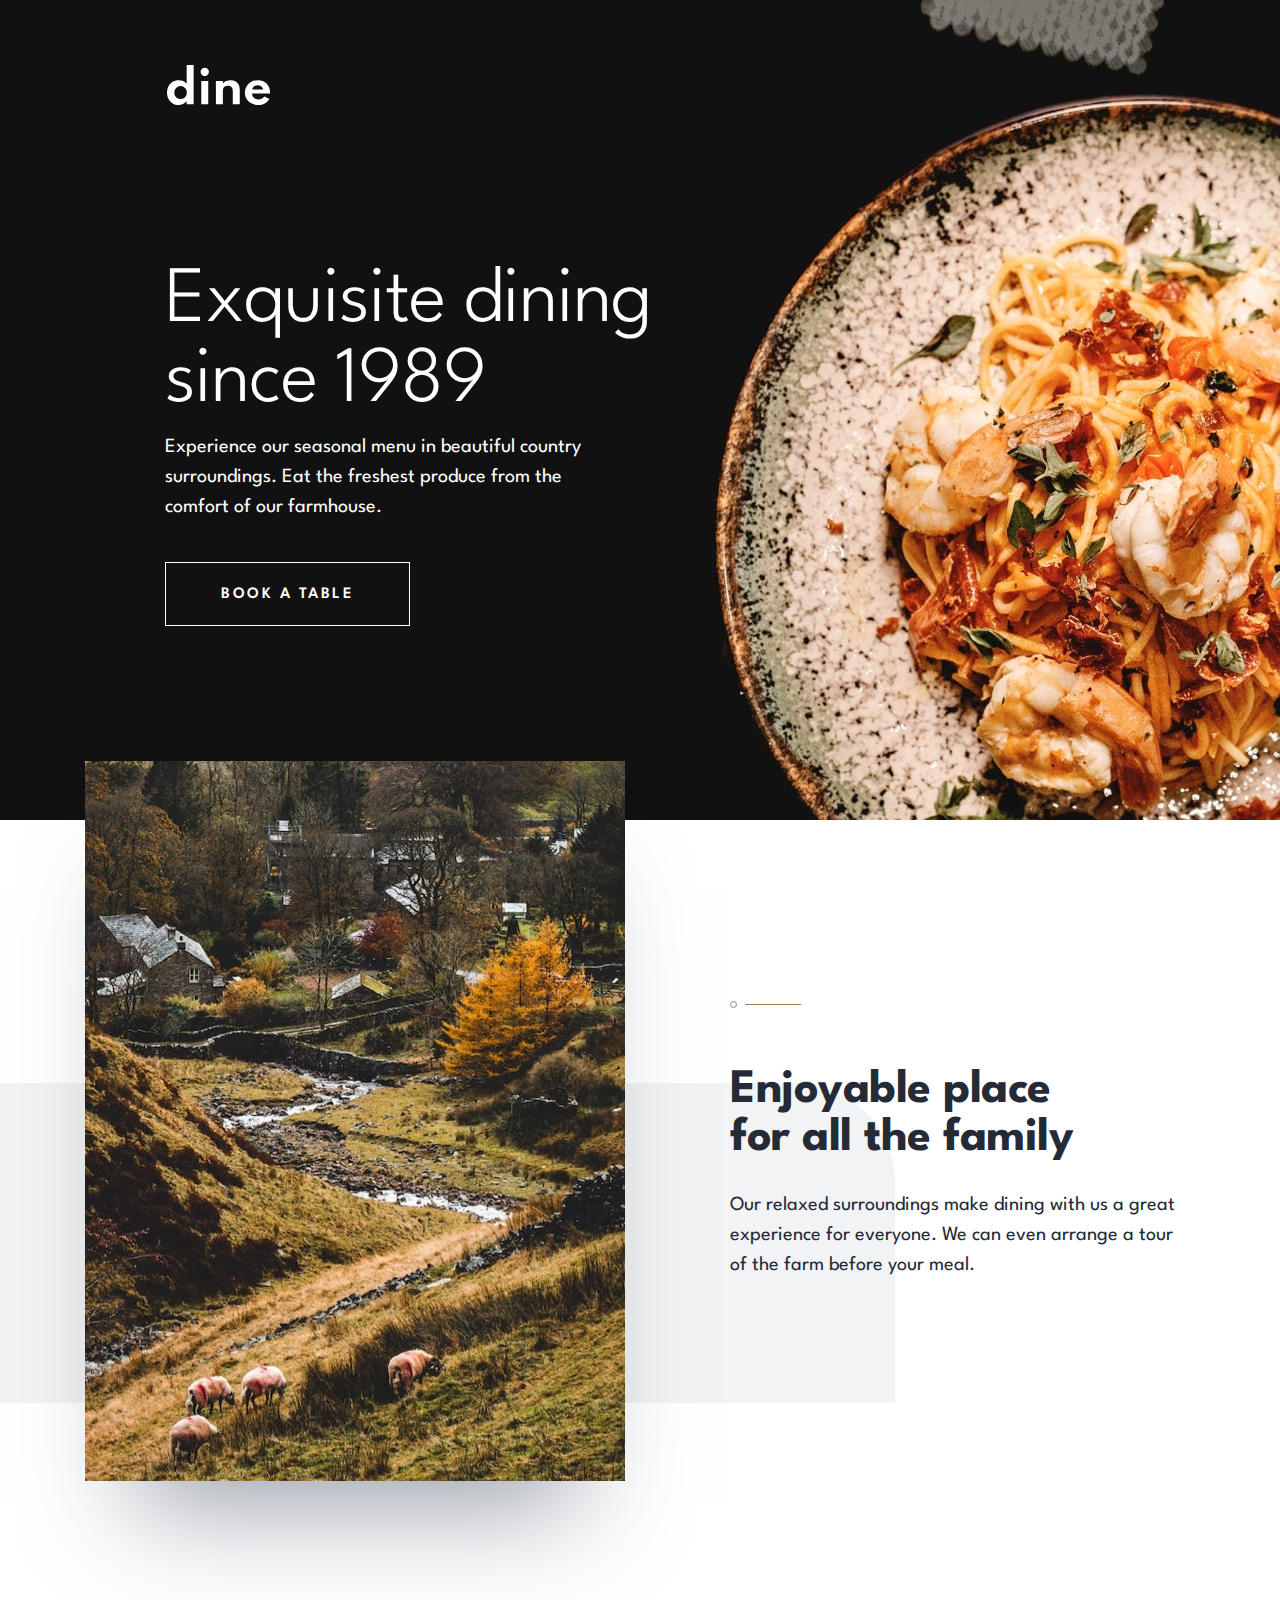
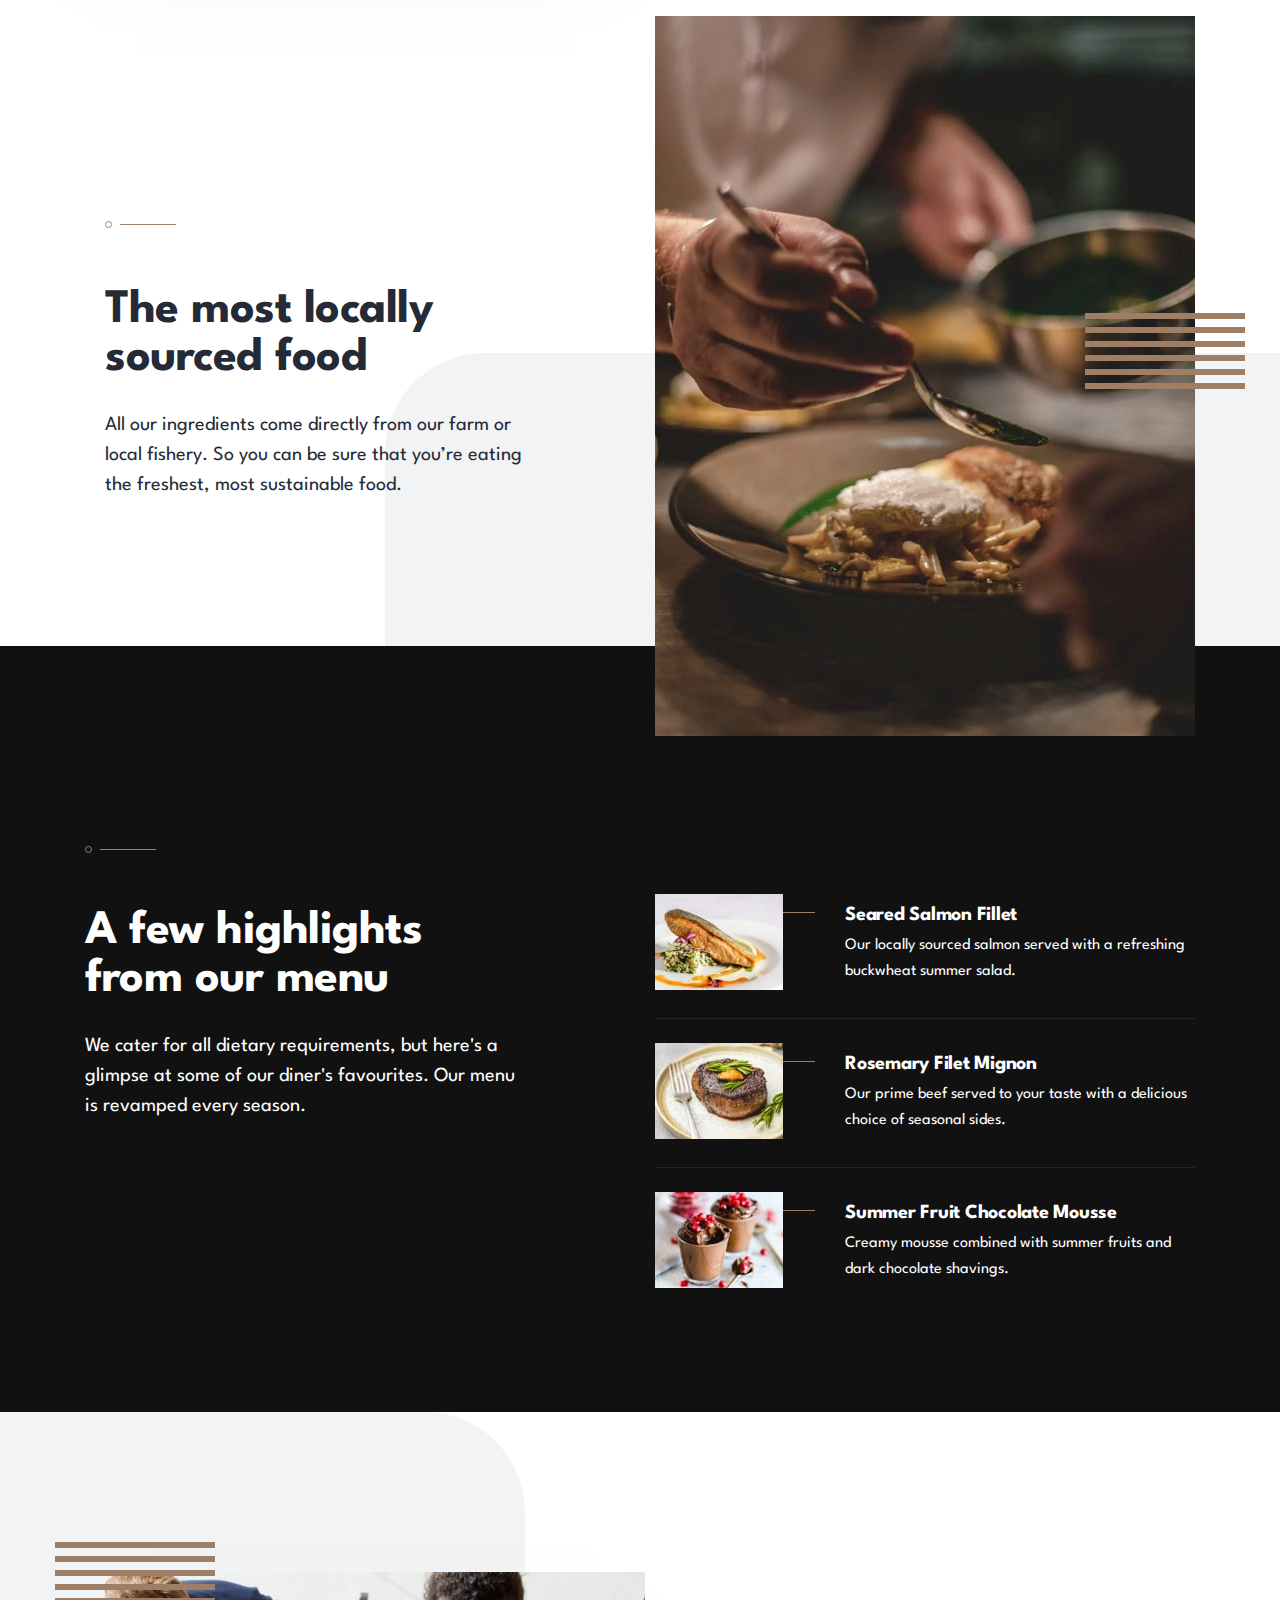
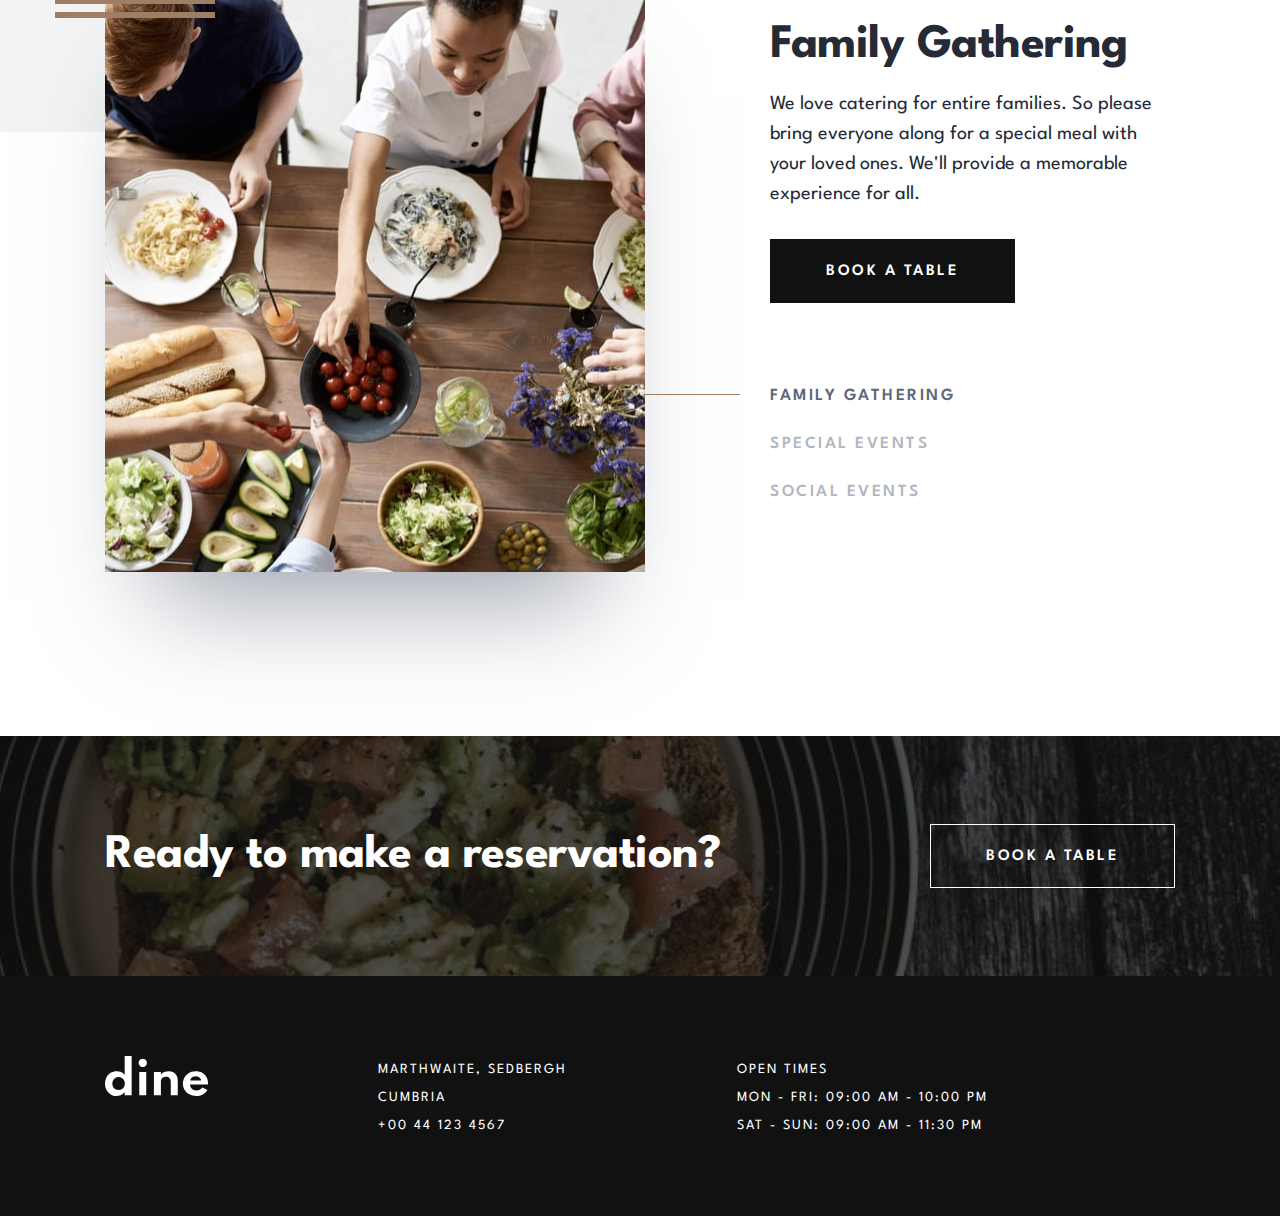
==== commit a1ae3d00: "Fix the homelink path for github pages" ====
--- a/index.html
+++ b/index.html
@@ -5,14 +5,16 @@
     <meta name="viewport" content="width=device-width, initial-scale=1.0" />
     <title>Dine</title>
     <link rel="stylesheet" href="./styles/main.css" />
-    <link rel="shortcut icon" href="assets/favicon.ico" type="image/x-icon">
+    <link rel="shortcut icon" href="assets/favicon.ico" type="image/x-icon" />
   </head>
   <body>
     <main>
       <section class="hero-section">
         <div class="container">
           <div class="introduction">
-            <img src="./assets/logo.svg" alt="dine logo" class="logo" />
+            <a href="/dine-landingpage/"
+              ><img src="./assets/logo.svg" alt="dine logo" class="logo"
+            /></a>
             <h1>Exquisite dining since 1989</h1>
             <p>
               Experience our seasonal menu in beautiful country surroundings.
@@ -289,7 +291,9 @@
         </div>
         <div class="footer-info">
           <div class="container">
-            <img src="./assets/logo.svg" alt="dine logo" class="logo" />
+            <a href="/dine-landingpage/"
+              ><img src="./assets/logo.svg" alt="dine logo" class="logo"
+            /></a>
 
             <div class="footer-info__wrapper">
               <div class="address-wrapper">
--- a/styles/main.css
+++ b/styles/main.css
@@ -179,7 +179,7 @@
   box-shadow: 0 75px 100px -50px rgba(56, 66, 85, 0.5);
 }
 .feature:last-child {
-  margin-bottom: -72px;
+  margin-bottom: -57px;
 }
 .feature:last-child .feature-image {
   margin-top: 70px;
@@ -197,8 +197,7 @@
 
 .feature-description {
   max-width: 445px;
-  margin-top: 30px;
-  margin: 0 20px;
+  margin: 30px 20px 0;
 }
 .feature-description h2 {
   margin: 55px 0 27px;
@@ -443,7 +442,7 @@
   padding: 5px 10px 15px;
   margin-bottom: 35px;
   border: none;
-  border-bottom: 1px solid #8E8E8E;
+  border-bottom: 1px solid #8e8e8e;
 }
 .form-input:focus {
   outline: none;
@@ -509,7 +508,7 @@
   padding-right: 30px;
 }
 .input-people-count button {
-  color: #8E8E8E;
+  color: #8e8e8e;
 }
 .input-people-count .body-text-strong {
   color: #242b37;
@@ -520,7 +519,7 @@
   cursor: pointer;
 }
 .btn-change-people .body-text-strong {
-  color: #8E8E8E;
+  color: #8e8e8e;
 }
 
 .hero-section {
@@ -532,7 +531,7 @@
 .hero-section .container {
   max-width: 1440px;
   margin: 0 auto;
-  padding: 78px 165px;
+  padding: 65px 165px;
   position: relative;
 }
 
@@ -625,7 +624,7 @@
   margin: 0 auto;
 }
 .feature-section .container > :first-child {
-  margin-top: -72px;
+  margin-top: -57px;
 }
 
 .footer {
@@ -824,8 +823,8 @@
   }
 }
 .event-image {
-  width: 100%;
-  height: 100%;
+  width: 540px;
+  height: 600px;
   max-width: 540px;
   -o-object-fit: cover;
      object-fit: cover;
@@ -834,6 +833,8 @@
 
 @media screen and (max-width: 1155px) {
   .event-image {
+    width: 100%;
+    height: 100%;
     max-width: 573px;
     margin-bottom: 57px;
   }
